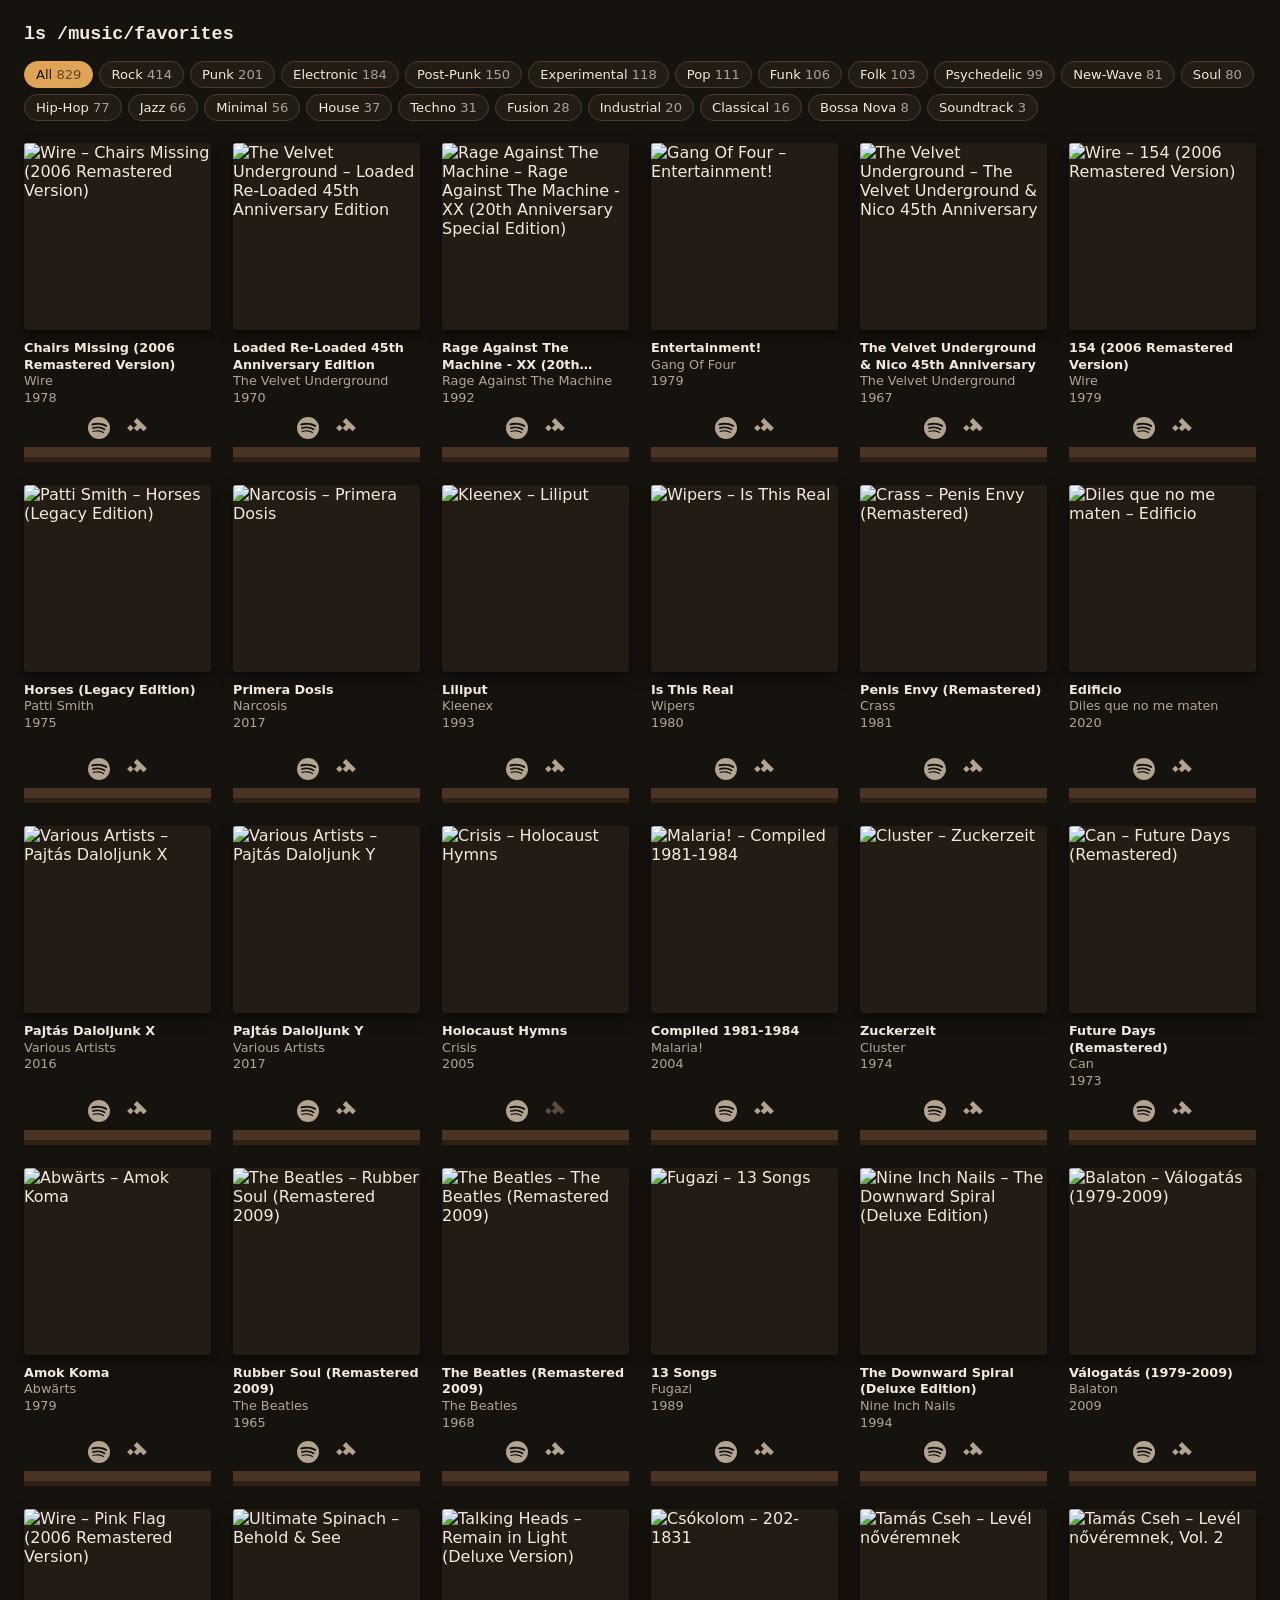
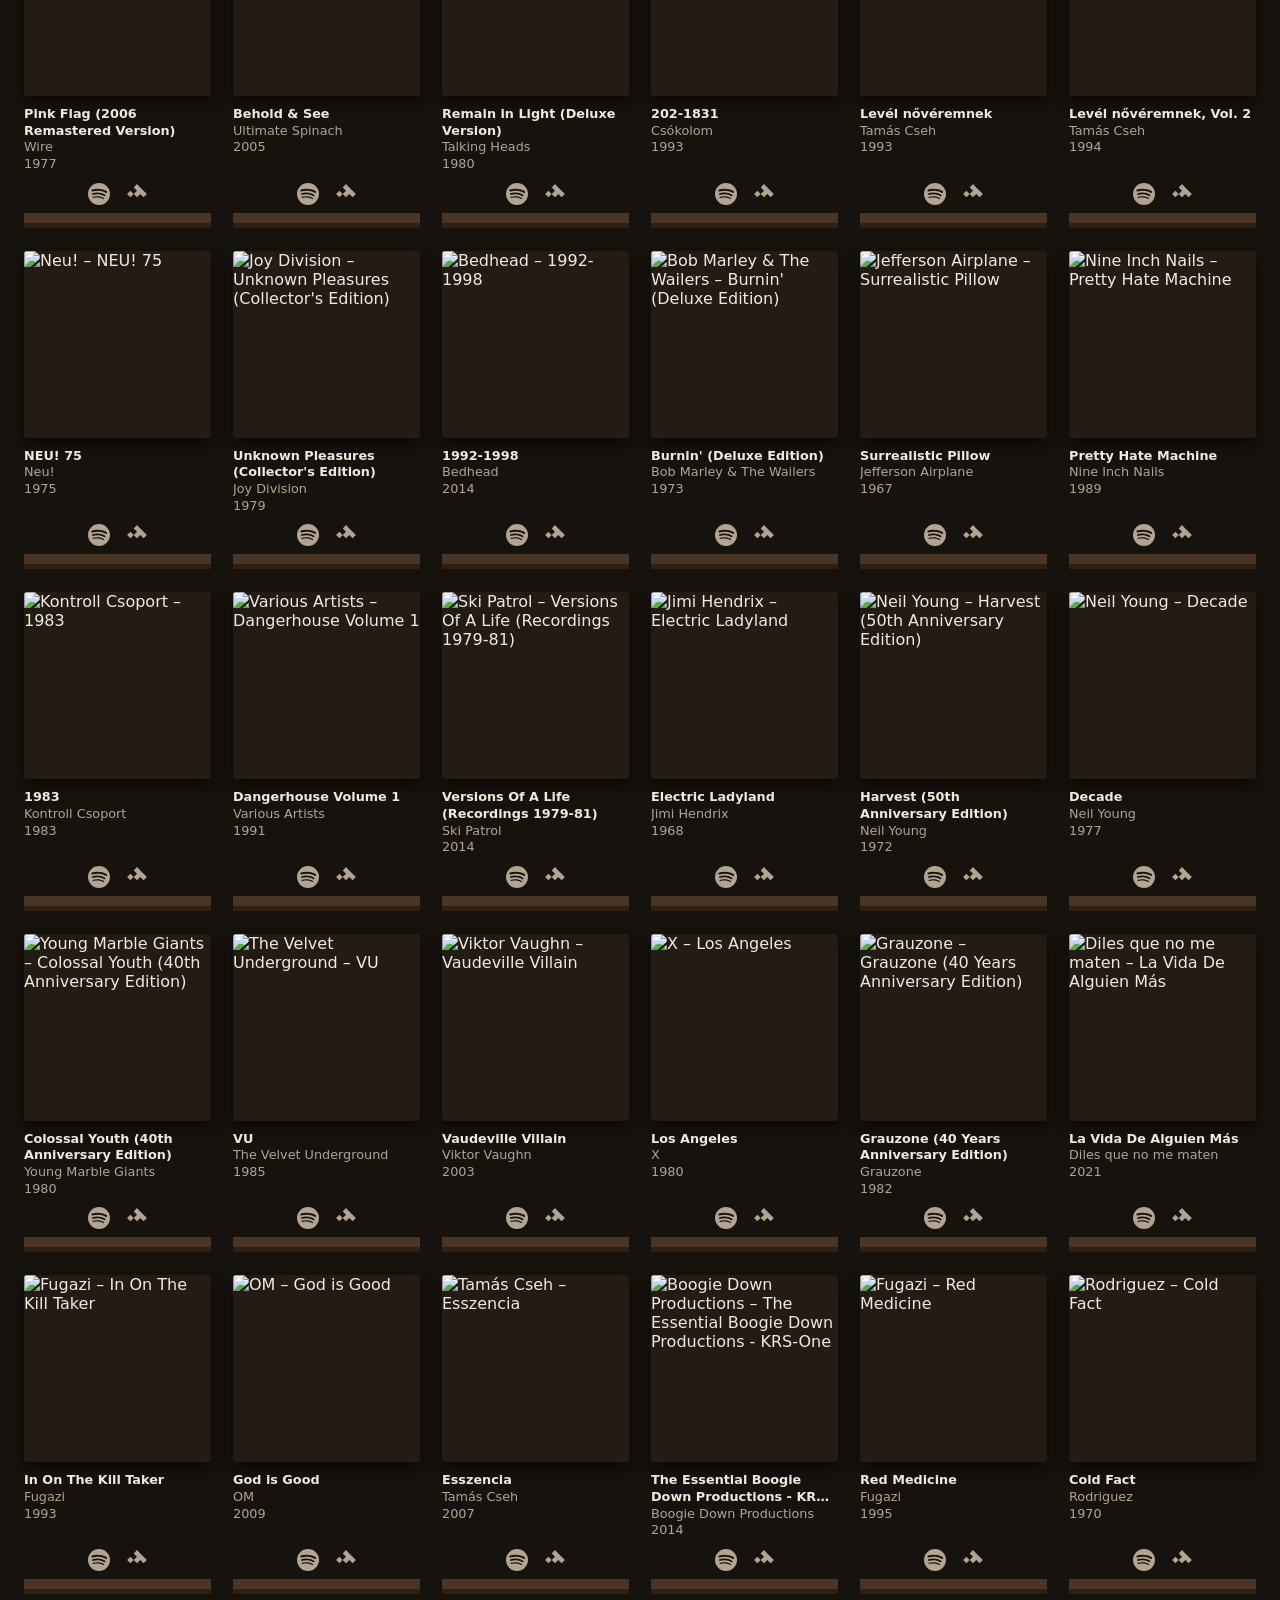
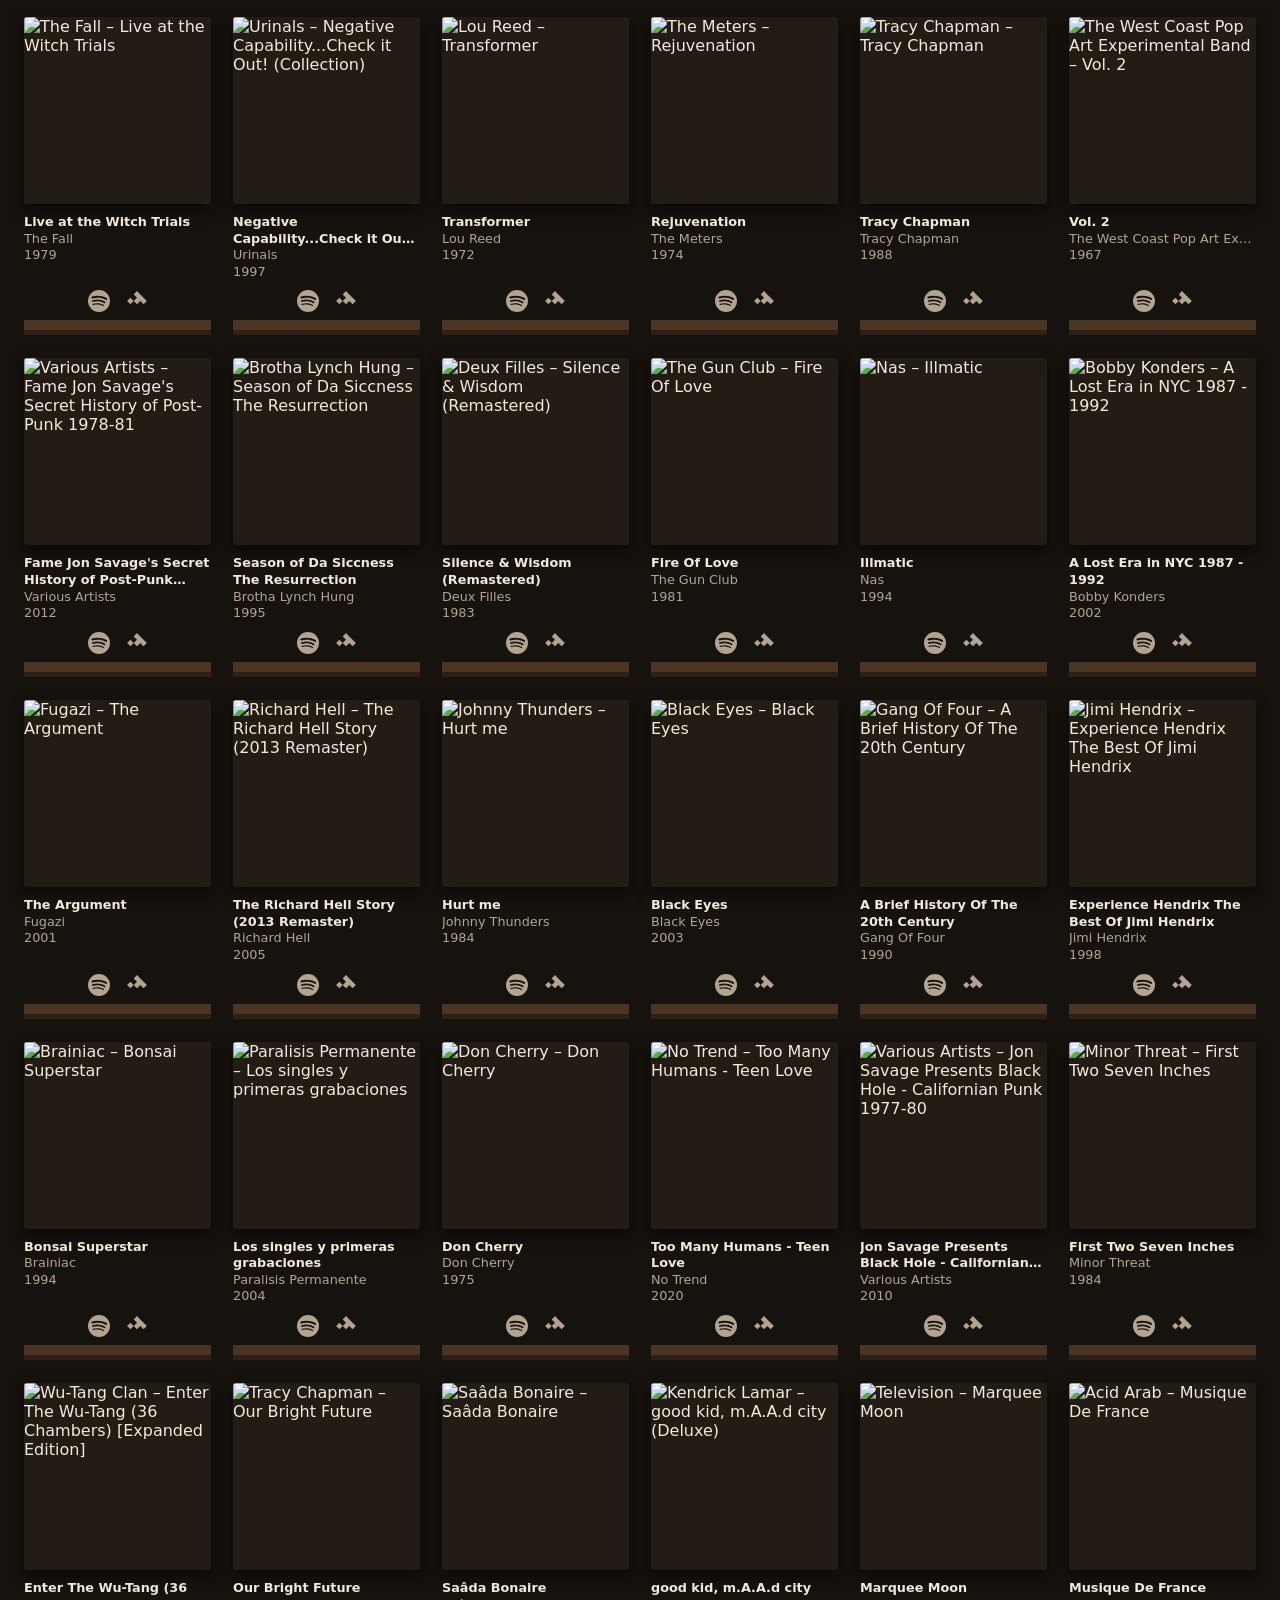
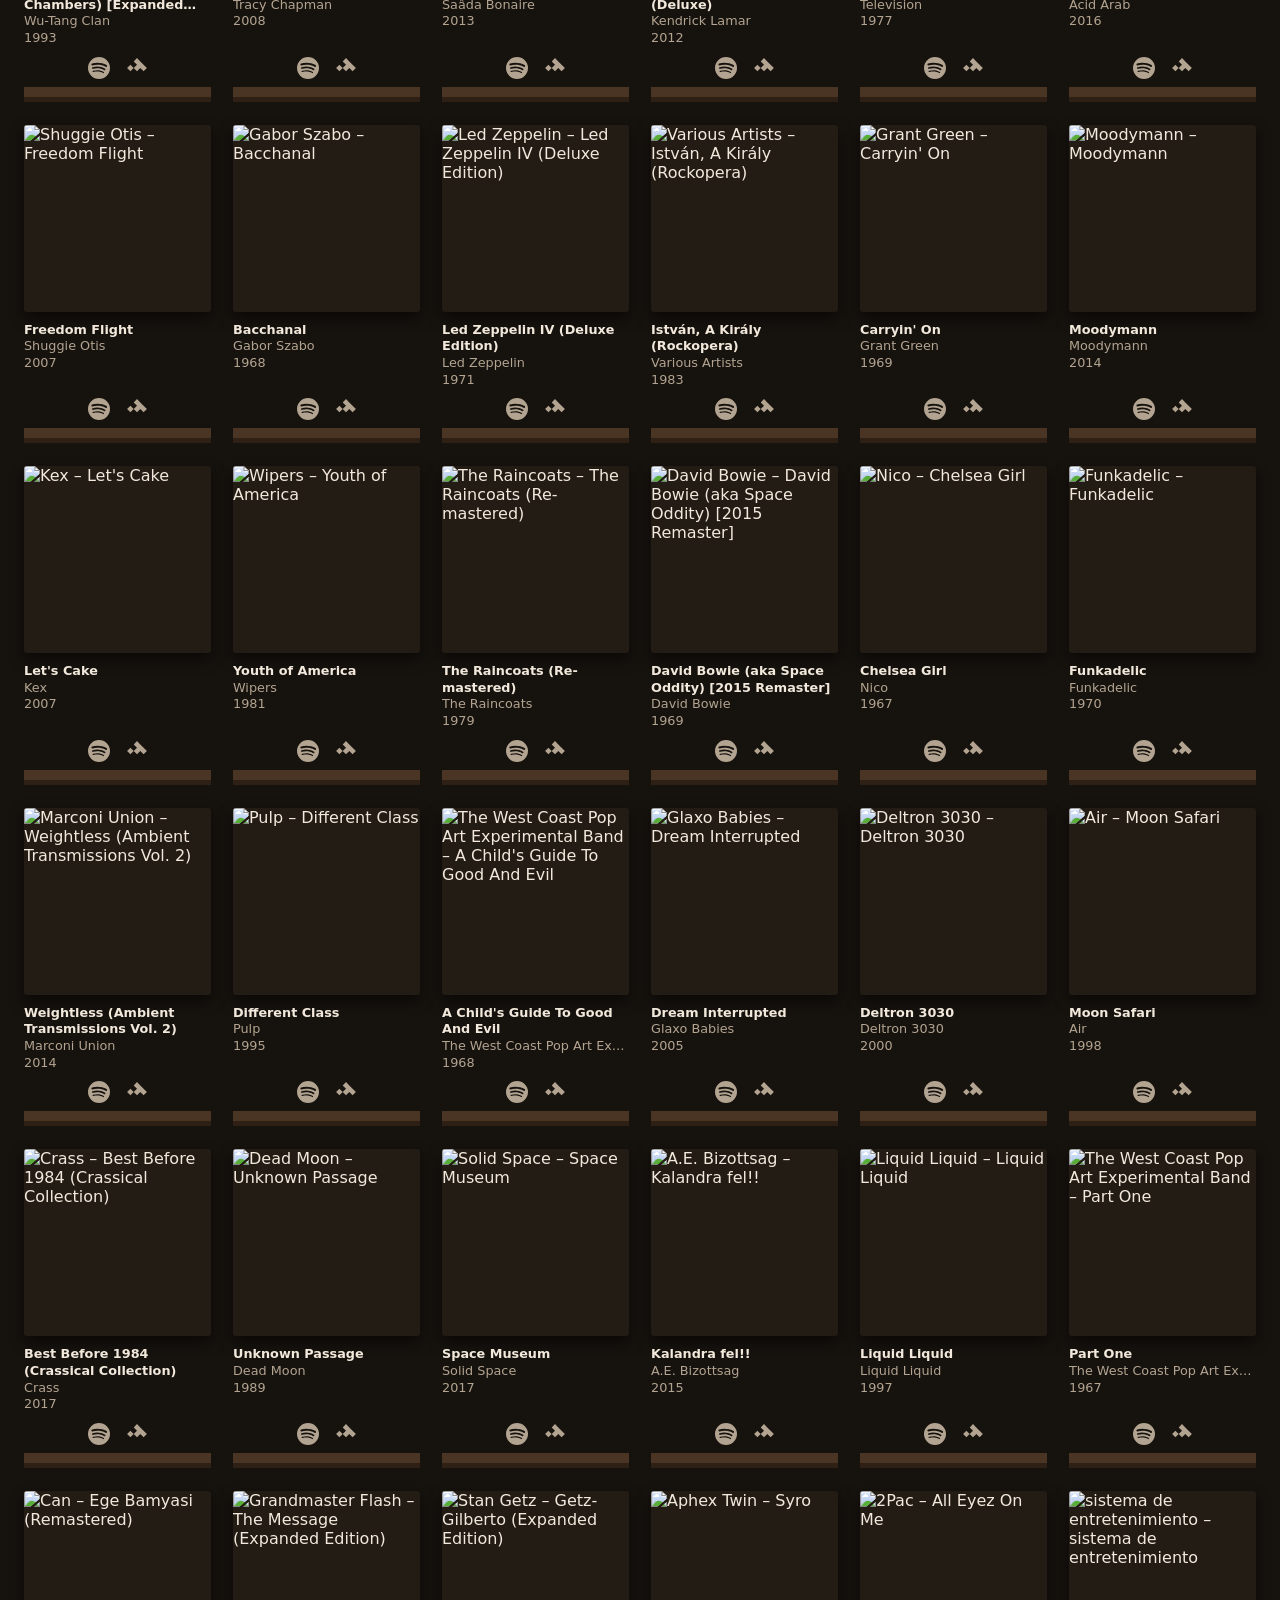
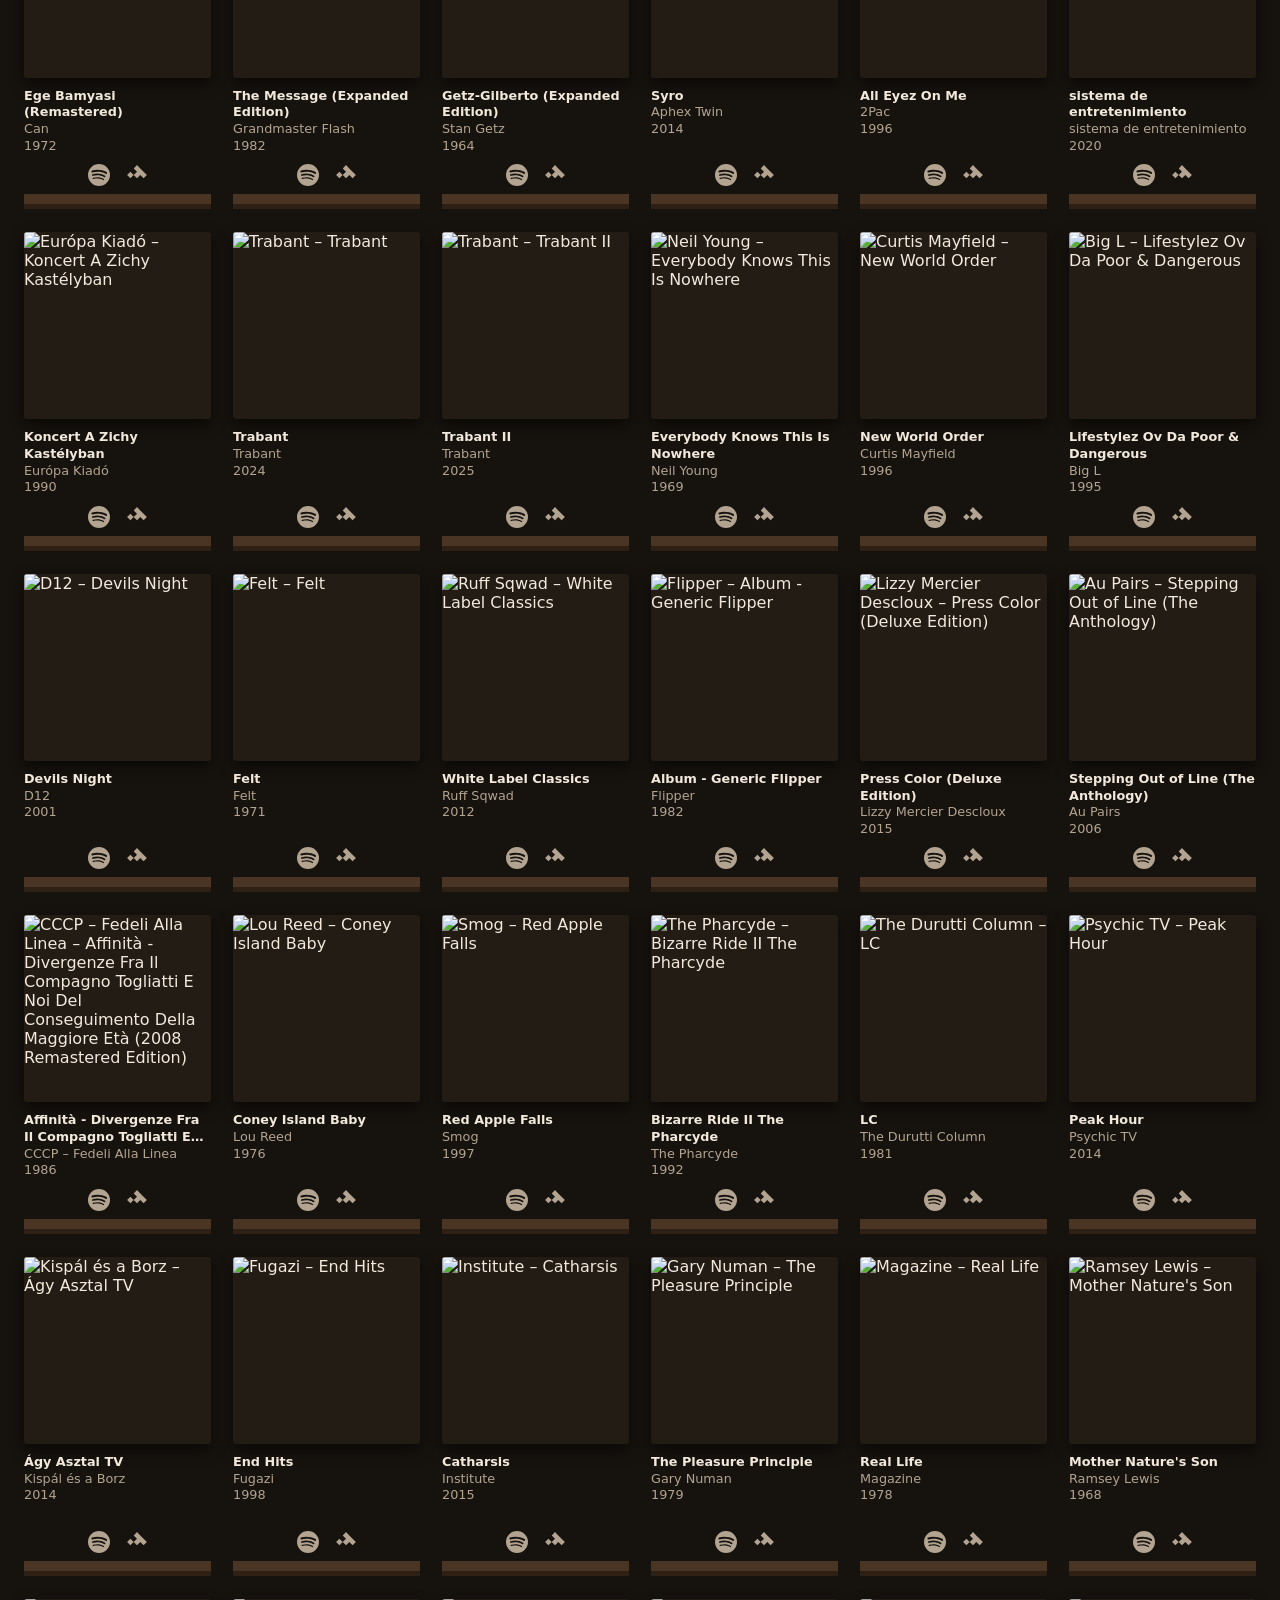
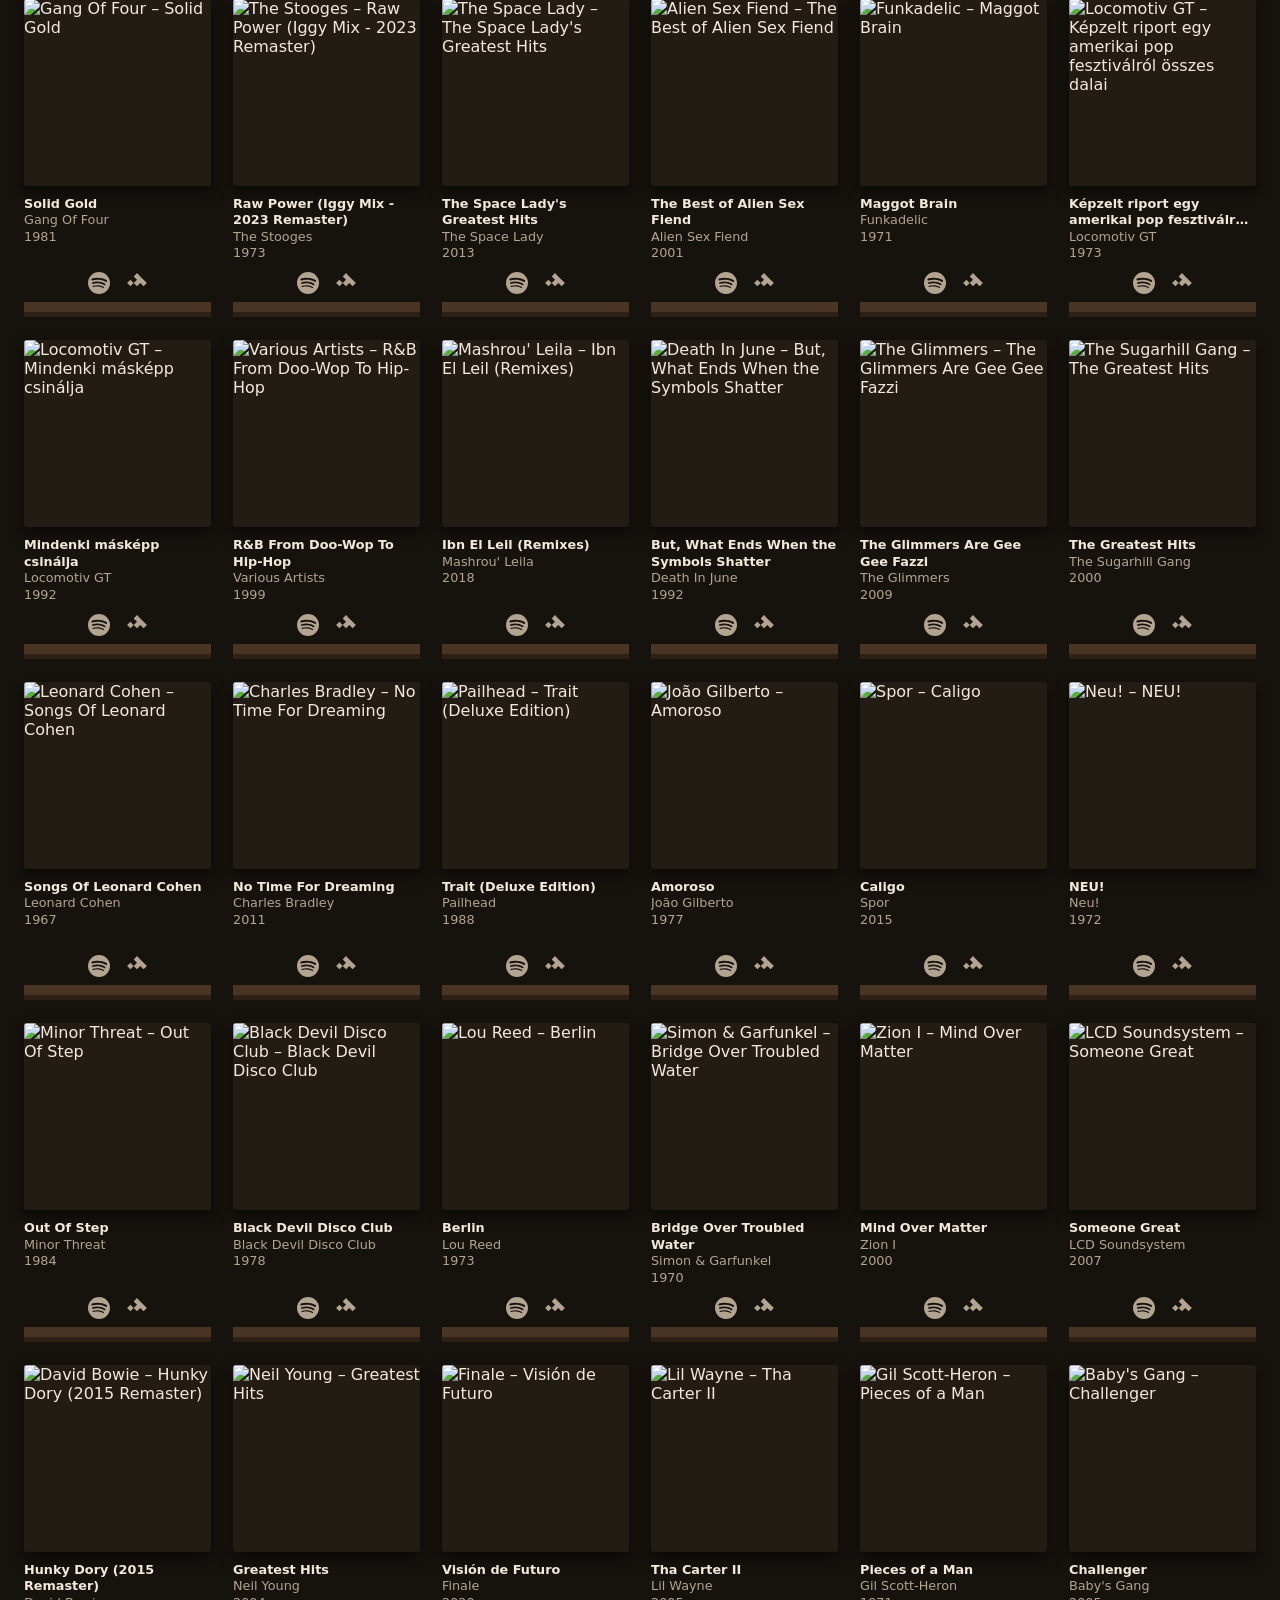
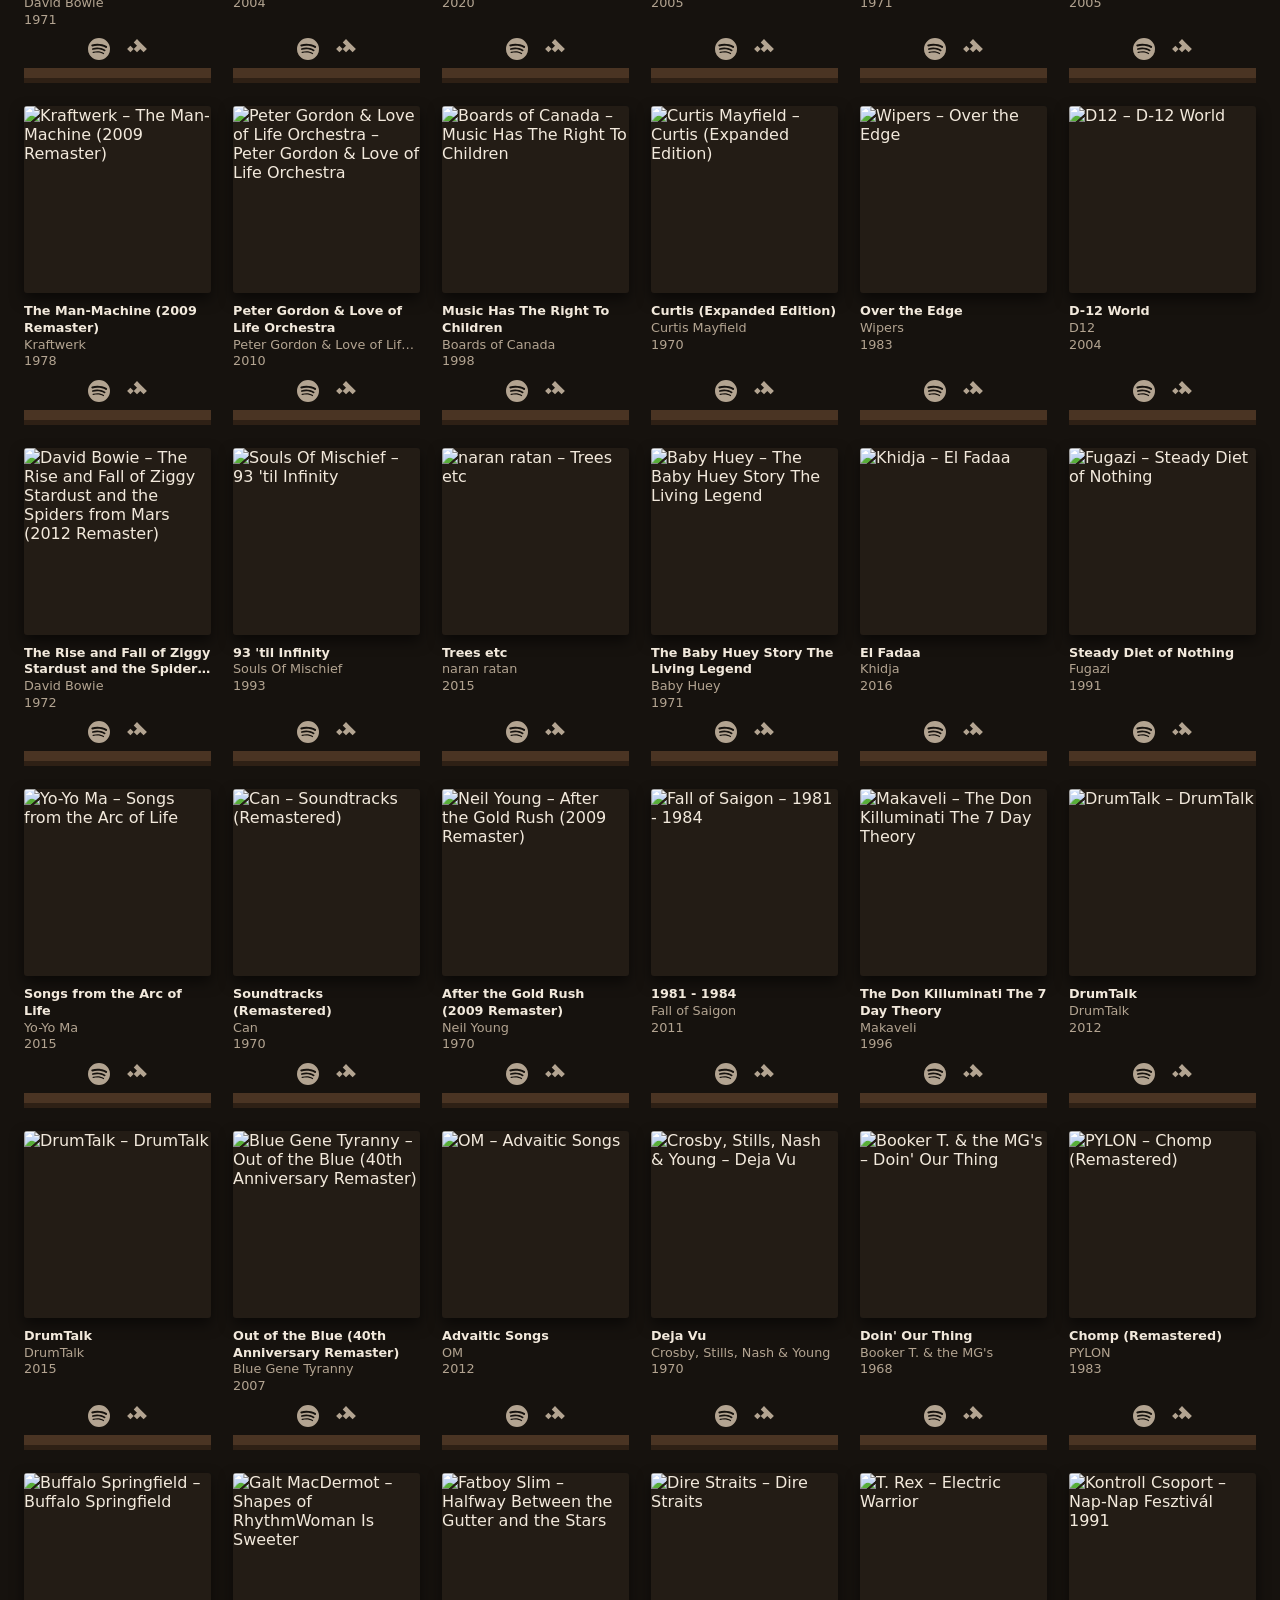
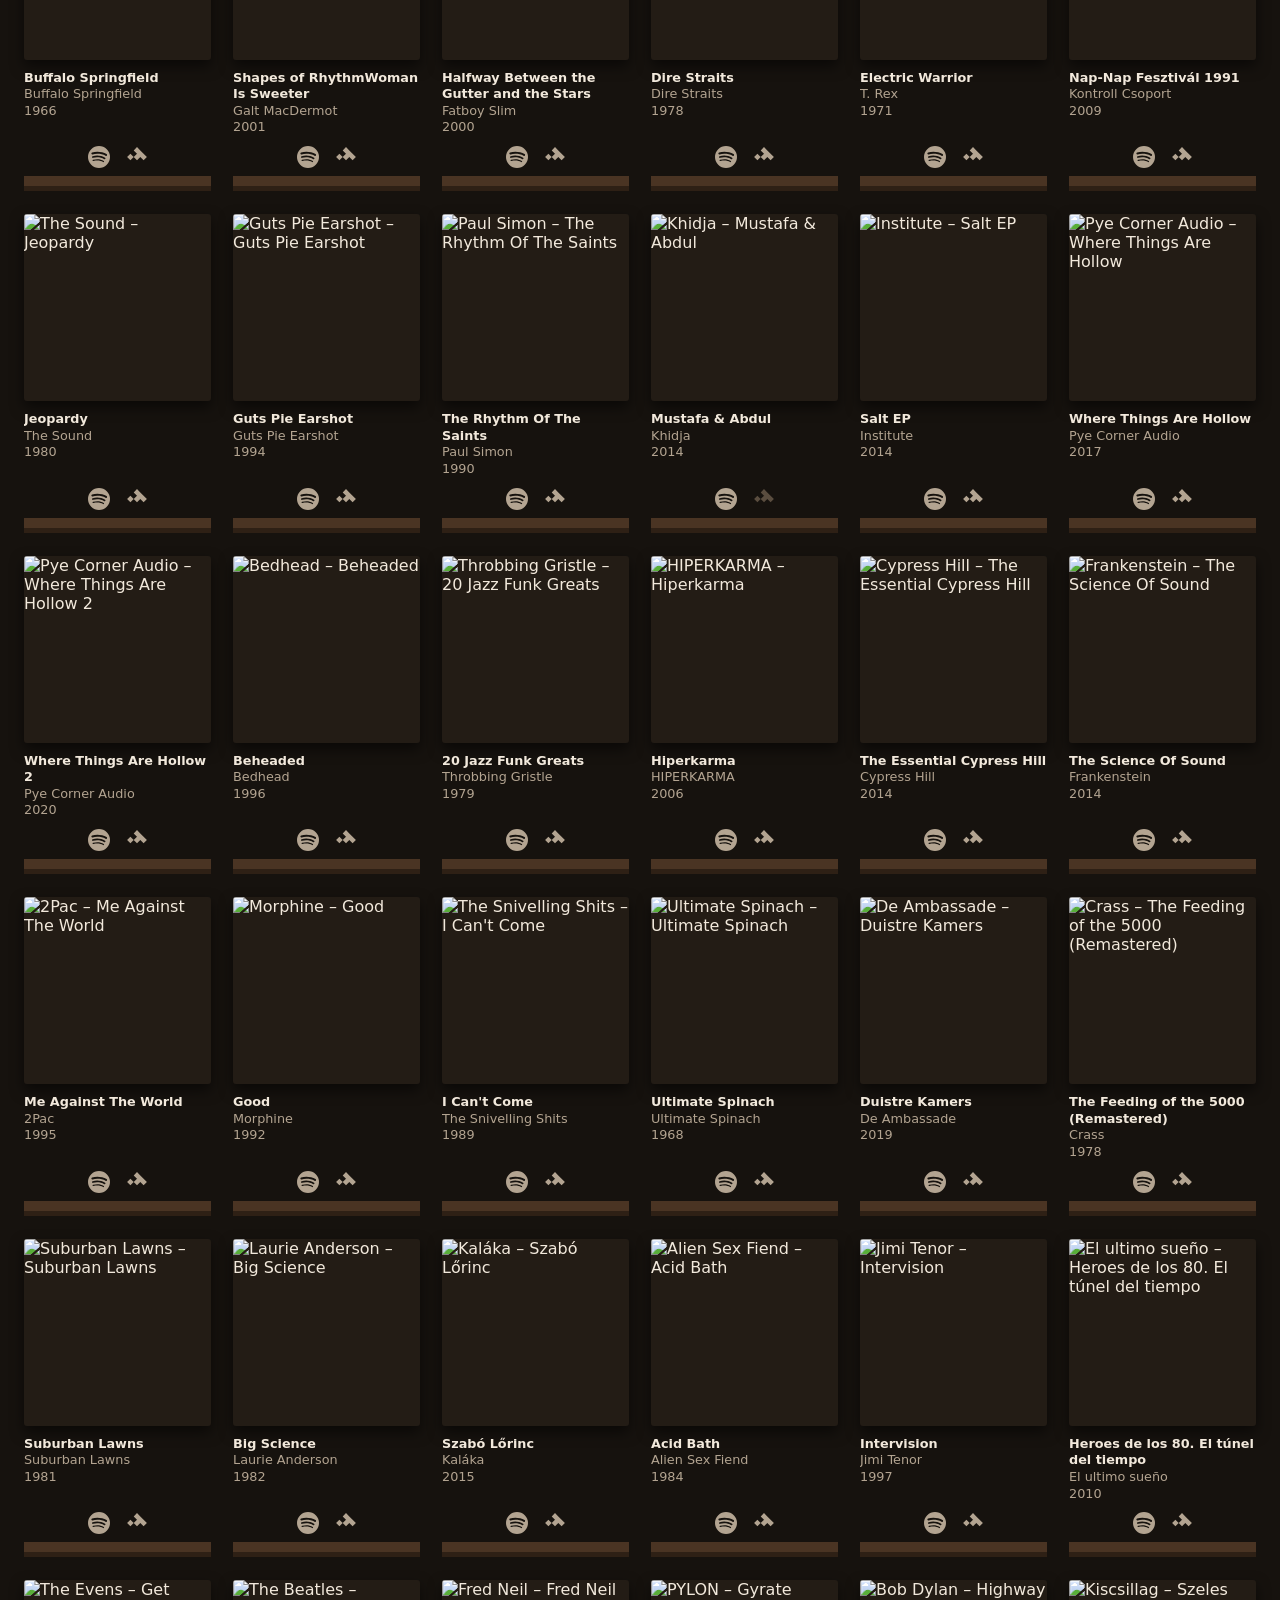
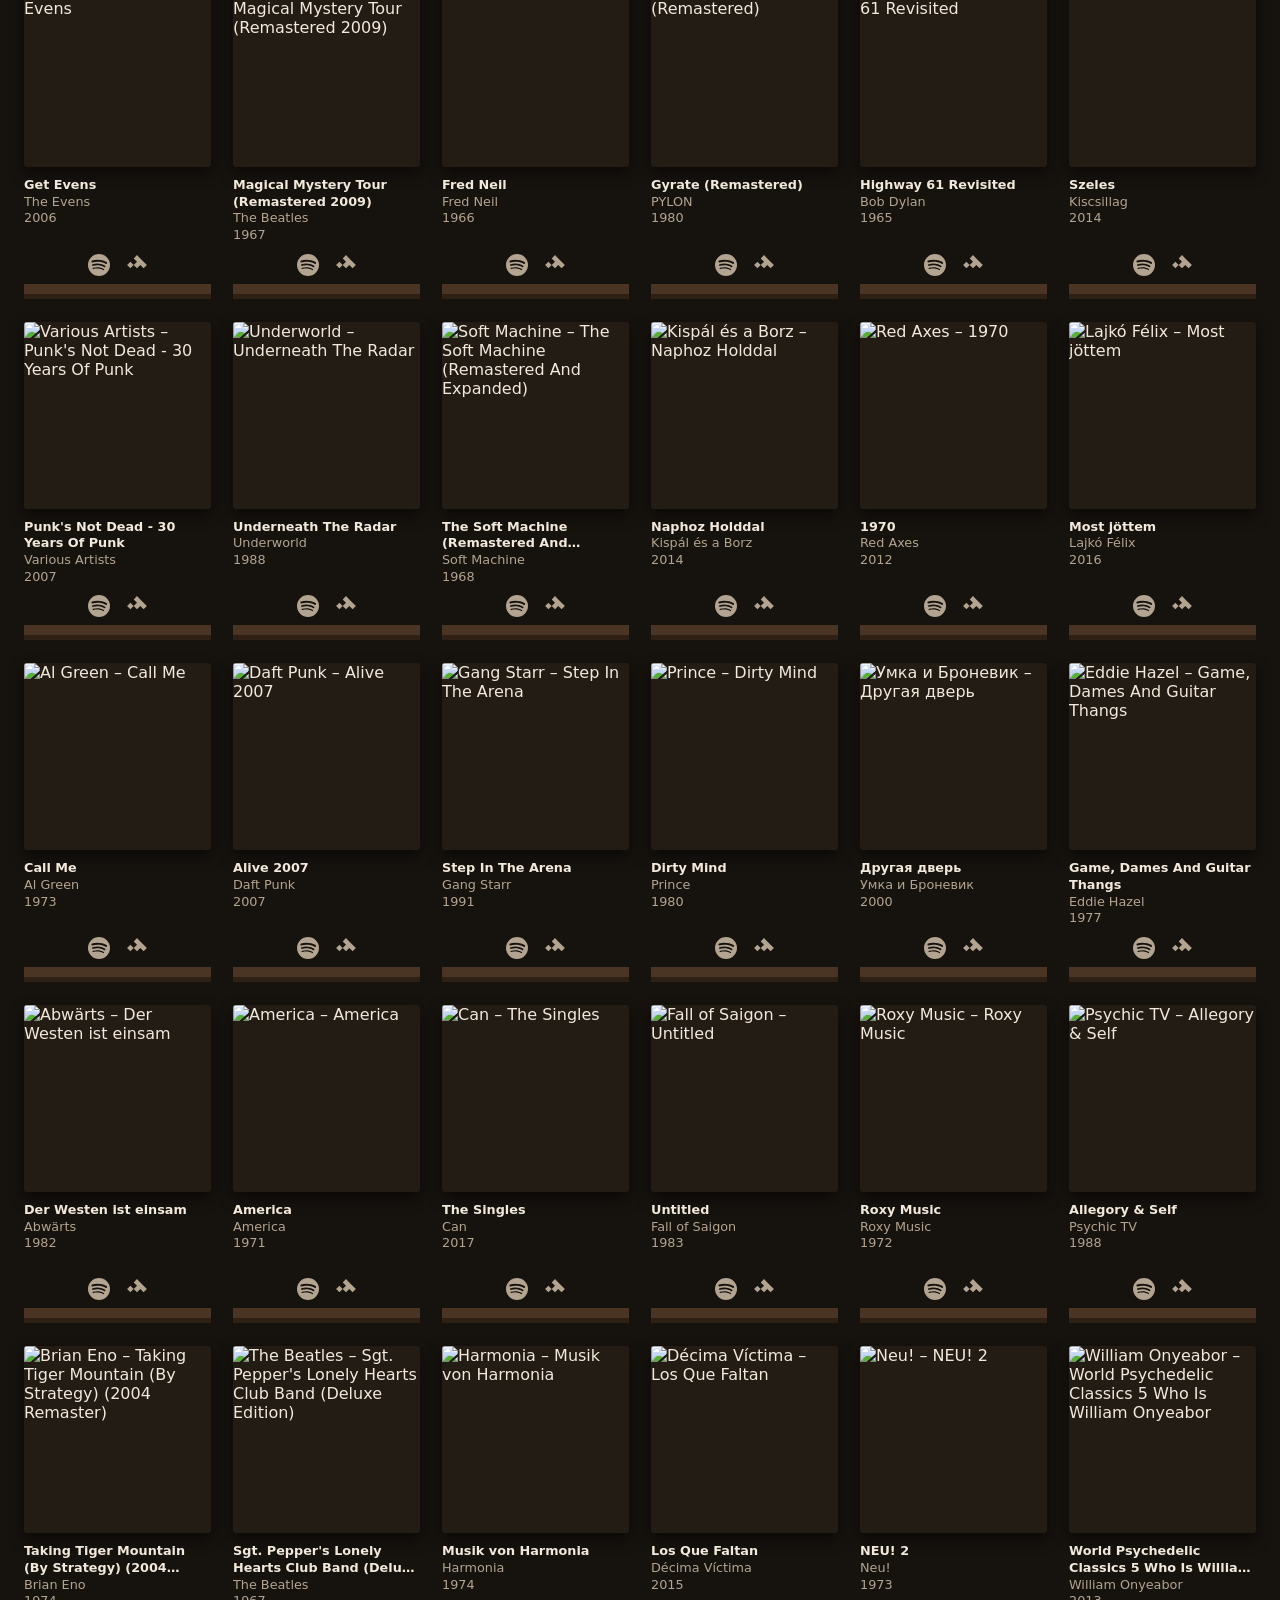
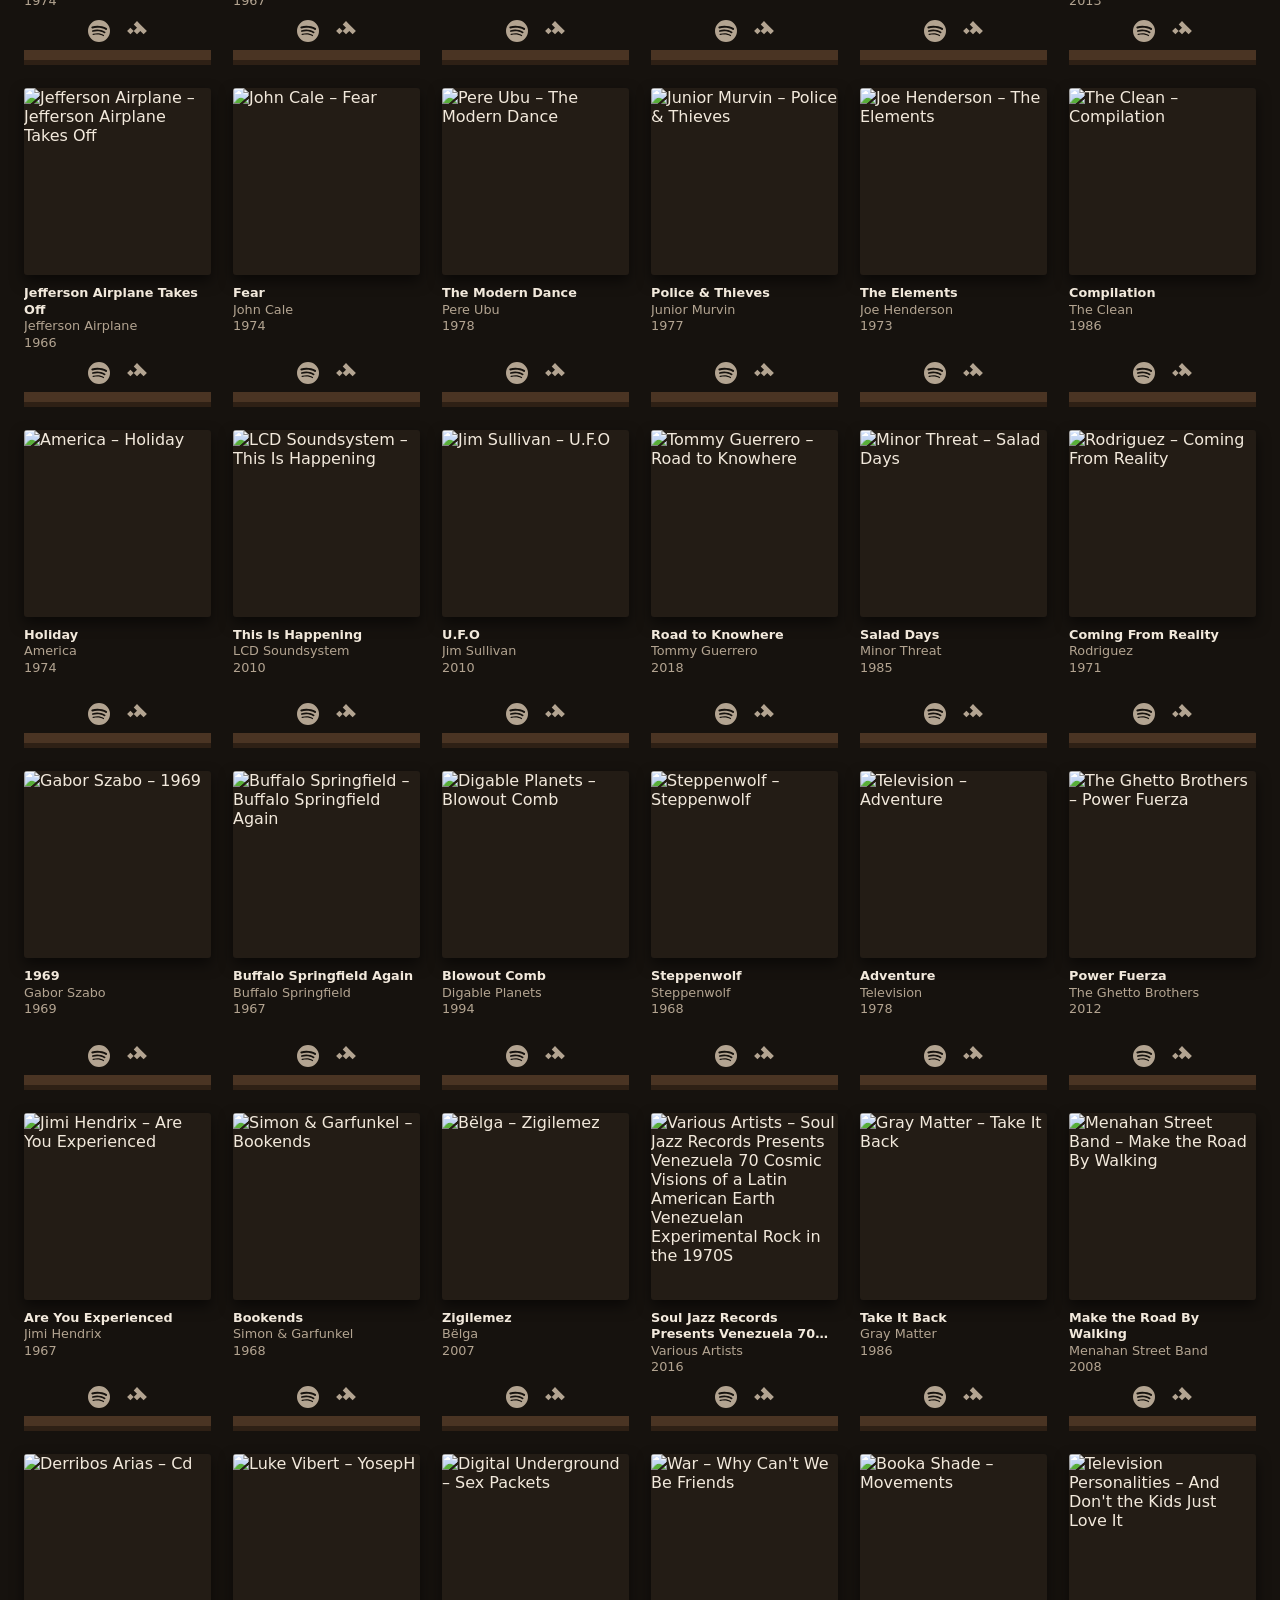
==== docs/index.html @ ea963519 "Initial commit" ====
<!doctype html>
<html lang="en">
<head>
  <meta charset="utf-8">
  <meta name="viewport" content="width=device-width, initial-scale=1">
  <title>slash music slash favorites</title>
  <link rel="stylesheet" href="style.css">
</head>
<body>
  <h1 class="page-title">ls /music/favorites</h1>
  <nav id="genres" class="collapsed" aria-label="Filter by genre"></nav>
  <button id="toggle-genres" type="button" aria-controls="genres" aria-expanded="false" hidden></button>
  <main id="shelf"></main>

  <svg width="0" height="0" class="sprites" aria-hidden="true">
    <symbol id="icon-spotify" viewBox="0 0 24 24">
      <path d="M12 0a12 12 0 1 0 0 24 12 12 0 0 0 0-24Zm5.5 17.3a.75.75 0 0 1-1 .25c-2.82-1.72-6.37-2.11-10.55-1.16a.75.75 0 1 1-.33-1.46c4.57-1.04 8.5-.6 11.63 1.32.35.21.46.67.25 1.05Zm1.47-3.27a.94.94 0 0 1-1.29.3c-3.23-1.98-8.15-2.56-11.97-1.4a.94.94 0 1 1-.54-1.79c4.36-1.33 9.78-.68 13.5 1.6.44.27.58.85.3 1.29Zm.12-3.4C15.22 8.33 8.82 8.12 5.13 9.24a1.12 1.12 0 1 1-.65-2.15c4.24-1.29 11.29-1.04 15.75 1.6a1.12 1.12 0 0 1-1.14 1.94Z"/>
    </symbol>
    <symbol id="icon-tidal" viewBox="0 0 24 24">
      <path d="M12 8.4 8.4 12l3.6 3.6 3.6-3.6L12 8.4Zm0 0 3.6-3.6L12 1.2 8.4 4.8 12 8.4ZM8.4 12 4.8 8.4 1.2 12l3.6 3.6L8.4 12Zm7.2-7.2L12 8.4l3.6 3.6 3.6-3.6-3.6-3.6Zm3.6 3.6L15.6 12l3.6 3.6 3.6-3.6-3.6-3.6Z"/>
    </symbol>
  </svg>

  <script src="app.js"></script>
</body>
</html>
---- docs/style.css ----
:root {
  --background: #16120e;
  --panel: #231c15;
  --shelf: #4a3423;
  --shelf-edge: #2e2015;
  --text: #f2e9dc;
  --muted: #b3a491;
  --accent: #e0a458;
  --accent-text: #1c1408;
}

* { box-sizing: border-box; }

body {
  margin: 0;
  background: var(--background);
  color: var(--text);
  font-family: system-ui, -apple-system, "Segoe UI", Roboto, sans-serif;
}

.page-title {
  margin: 0;
  padding: 24px 24px 0;
  font-family: Consolas, "Liberation Mono", Menlo, Courier, monospace;
  font-size: 1.15rem;
  font-weight: 600;
  color: var(--text);
  overflow-wrap: anywhere;
}

#genres {
  position: relative;
  display: flex;
  flex-wrap: wrap;
  gap: 6px;
  padding: 16px 24px 2px;
  margin-bottom: 20px;
}

#genres:has(+ #toggle-genres:not([hidden])) {
  margin-bottom: 0;
}

#genres.collapsed {
  max-height: 122px;
  overflow: hidden;
}

#toggle-genres {
  display: block;
  margin: 6px 24px 20px;
  padding: 4px 0;
  border: 0;
  background: none;
  color: var(--accent);
  font: inherit;
  font-size: 0.82rem;
  cursor: pointer;
}

#toggle-genres[hidden] { display: none; }

#toggle-genres:hover { text-decoration: underline; }

#genres button {
  padding: 5px 11px;
  border: 1px solid #4b3e30;
  border-radius: 999px;
  background: var(--panel);
  color: var(--text);
  font: inherit;
  font-size: 0.82rem;
  cursor: pointer;
}

#genres button:hover { border-color: var(--accent); }

#genres button[aria-pressed="true"] {
  border-color: var(--accent);
  background: var(--accent);
  color: var(--accent-text);
}

#genres button span { opacity: 0.65; }

#shelf {
  display: grid;
  grid-template-columns: repeat(auto-fill, minmax(170px, 1fr));
  gap: 28px 22px;
  padding: 0 24px 48px;
}

.album {
  min-width: 0;
  padding-bottom: 8px;
  border-bottom: 10px solid var(--shelf);
  box-shadow: 0 5px 0 var(--shelf-edge);
}

.sleeve {
  aspect-ratio: 1;
  margin: 0;
  overflow: hidden;
  border-radius: 3px;
  background: var(--panel);
  box-shadow: 0 6px 14px rgb(0 0 0 / 55%);
}

.sleeve img {
  display: block;
  width: 100%;
  height: 100%;
  object-fit: cover;
}

/* Four lines: two for the title, one each for the artists and the year */
.info {
  height: 5.2em;
  margin-top: 10px;
  overflow: hidden;
  font-size: 0.8rem;
  line-height: 1.3;
}

.info strong {
  display: -webkit-box;
  overflow: hidden;
  overflow-wrap: anywhere;
  -webkit-box-orient: vertical;
  -webkit-line-clamp: 2;
  line-clamp: 2;
}

.info span {
  display: block;
  overflow: hidden;
  color: var(--muted);
  text-overflow: ellipsis;
  white-space: nowrap;
}

.links {
  display: flex;
  justify-content: center;
  gap: 16px;
  margin-top: 10px;
}

.links a { display: flex; color: var(--muted); }

.links svg {
  width: 22px;
  height: 22px;
  fill: currentColor;
}

.links a.spotify:hover,
.links a.spotify:focus-visible { color: #1ed760; }

.links a.tidal:hover,
.links a.tidal:focus-visible { color: #fff; }

.links .missing { display: flex; color: #5a4d3f; }

.notice {
  grid-column: 1 / -1;
  color: var(--muted);
}

.sprites { position: absolute; }

@media (max-width: 600px) {
  .page-title {
    padding: 16px 16px 0;
    font-size: 1rem;
  }

  #genres { padding-inline: 16px; }

  #toggle-genres { margin-inline: 16px; }

  #shelf {
    grid-template-columns: repeat(2, minmax(0, 1fr));
    gap: 22px 14px;
    padding-inline: 16px;
  }
}
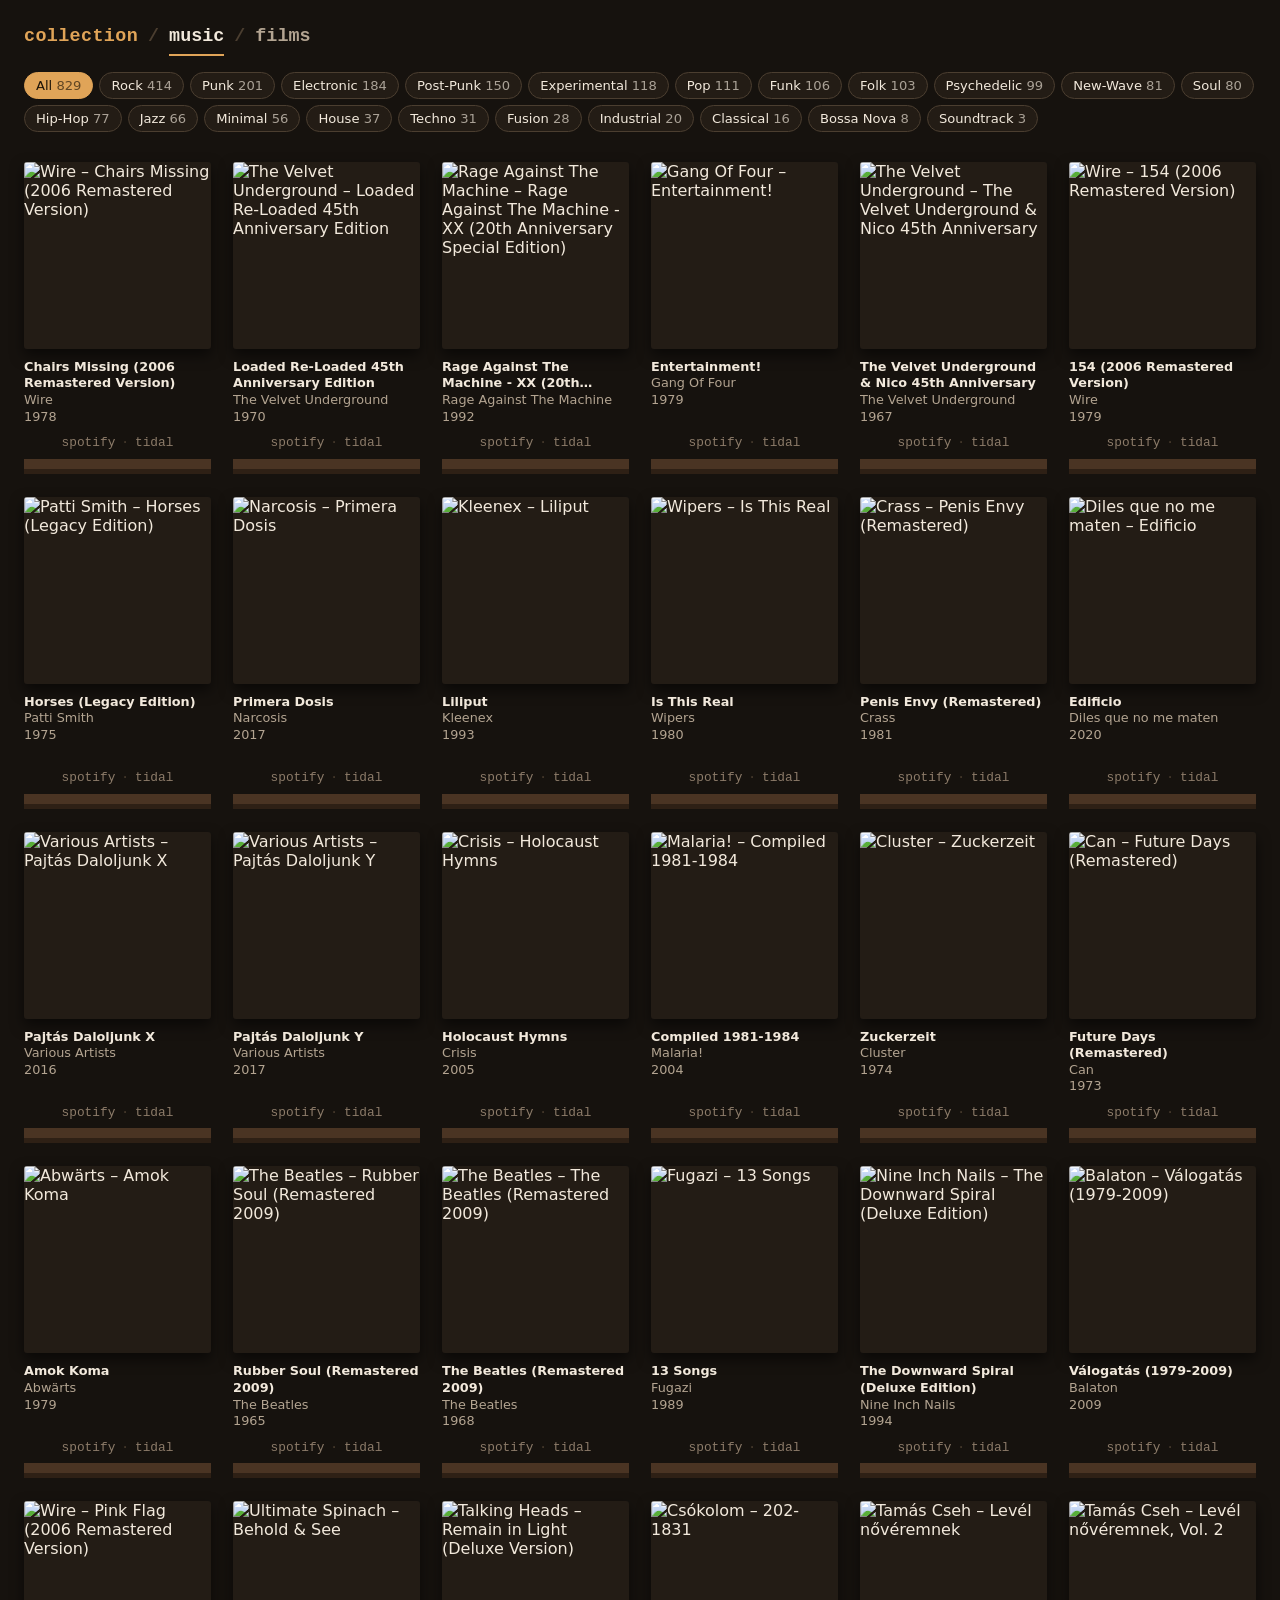
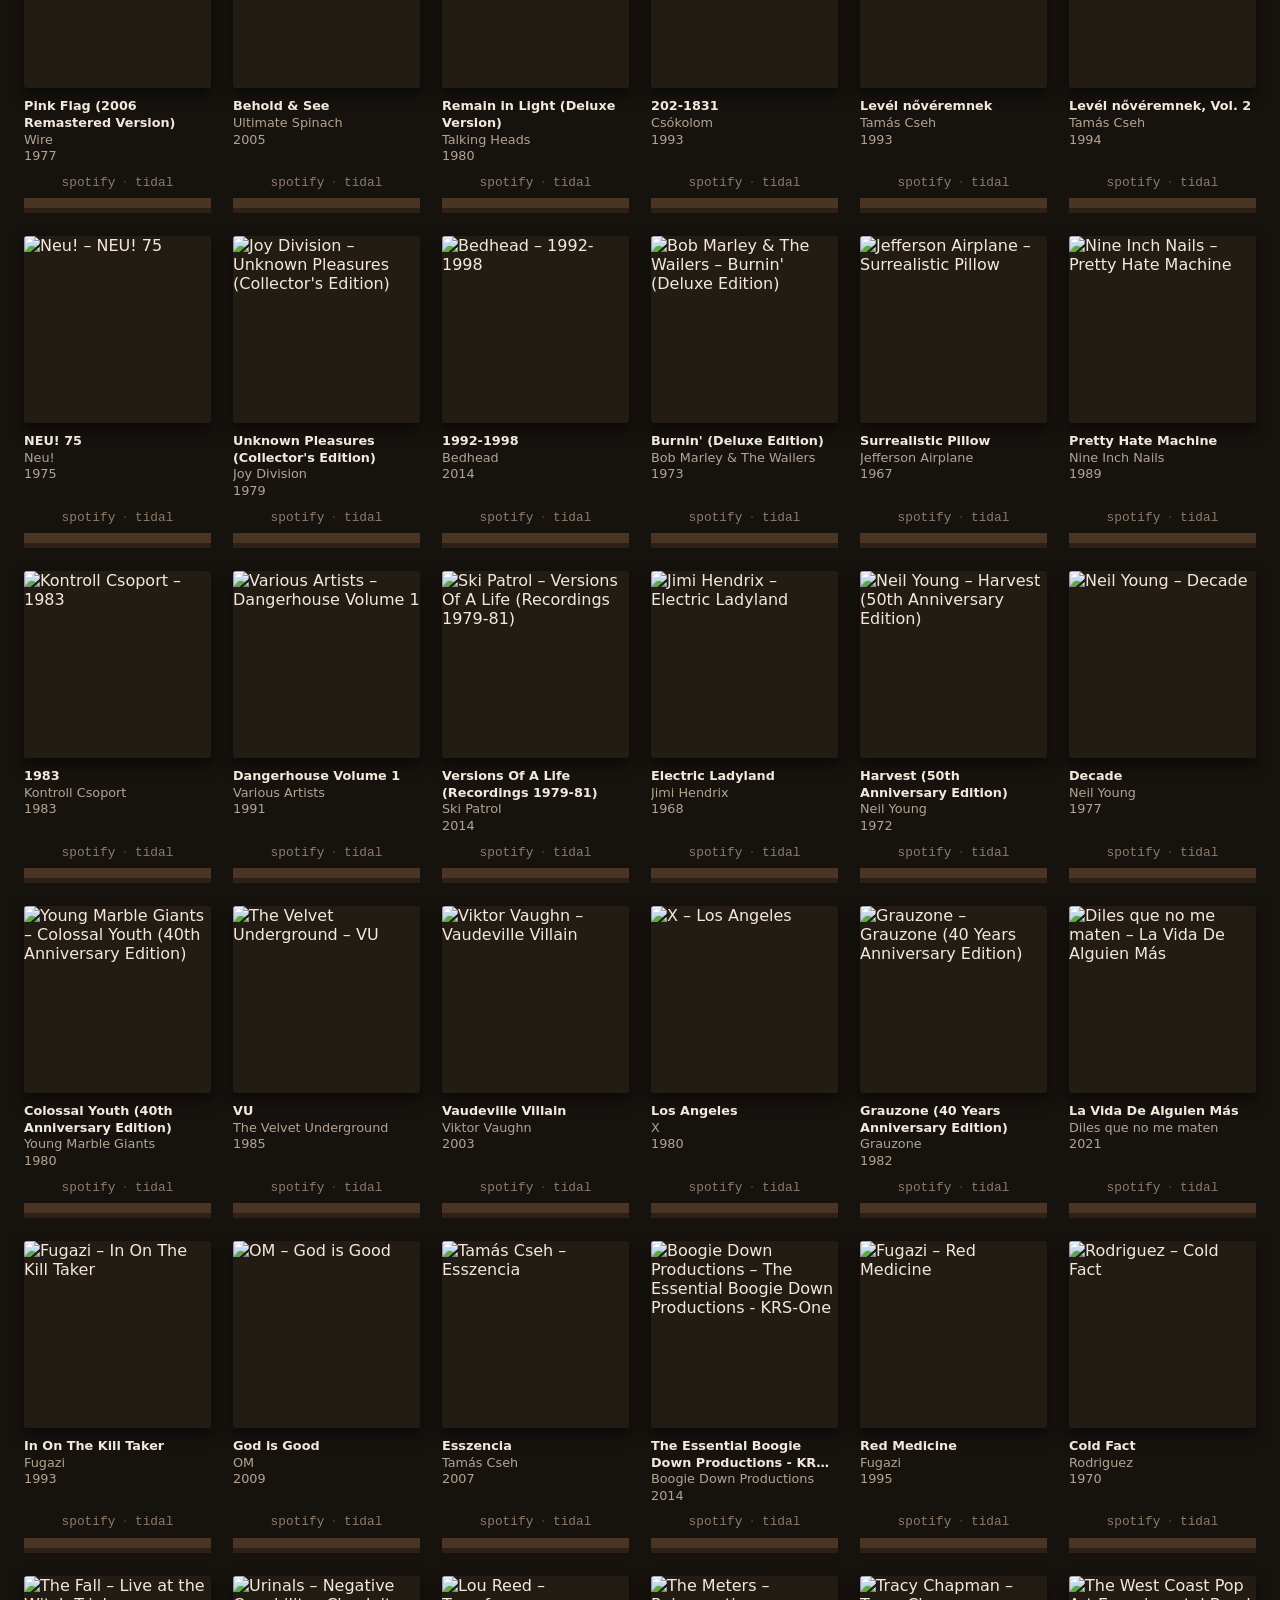
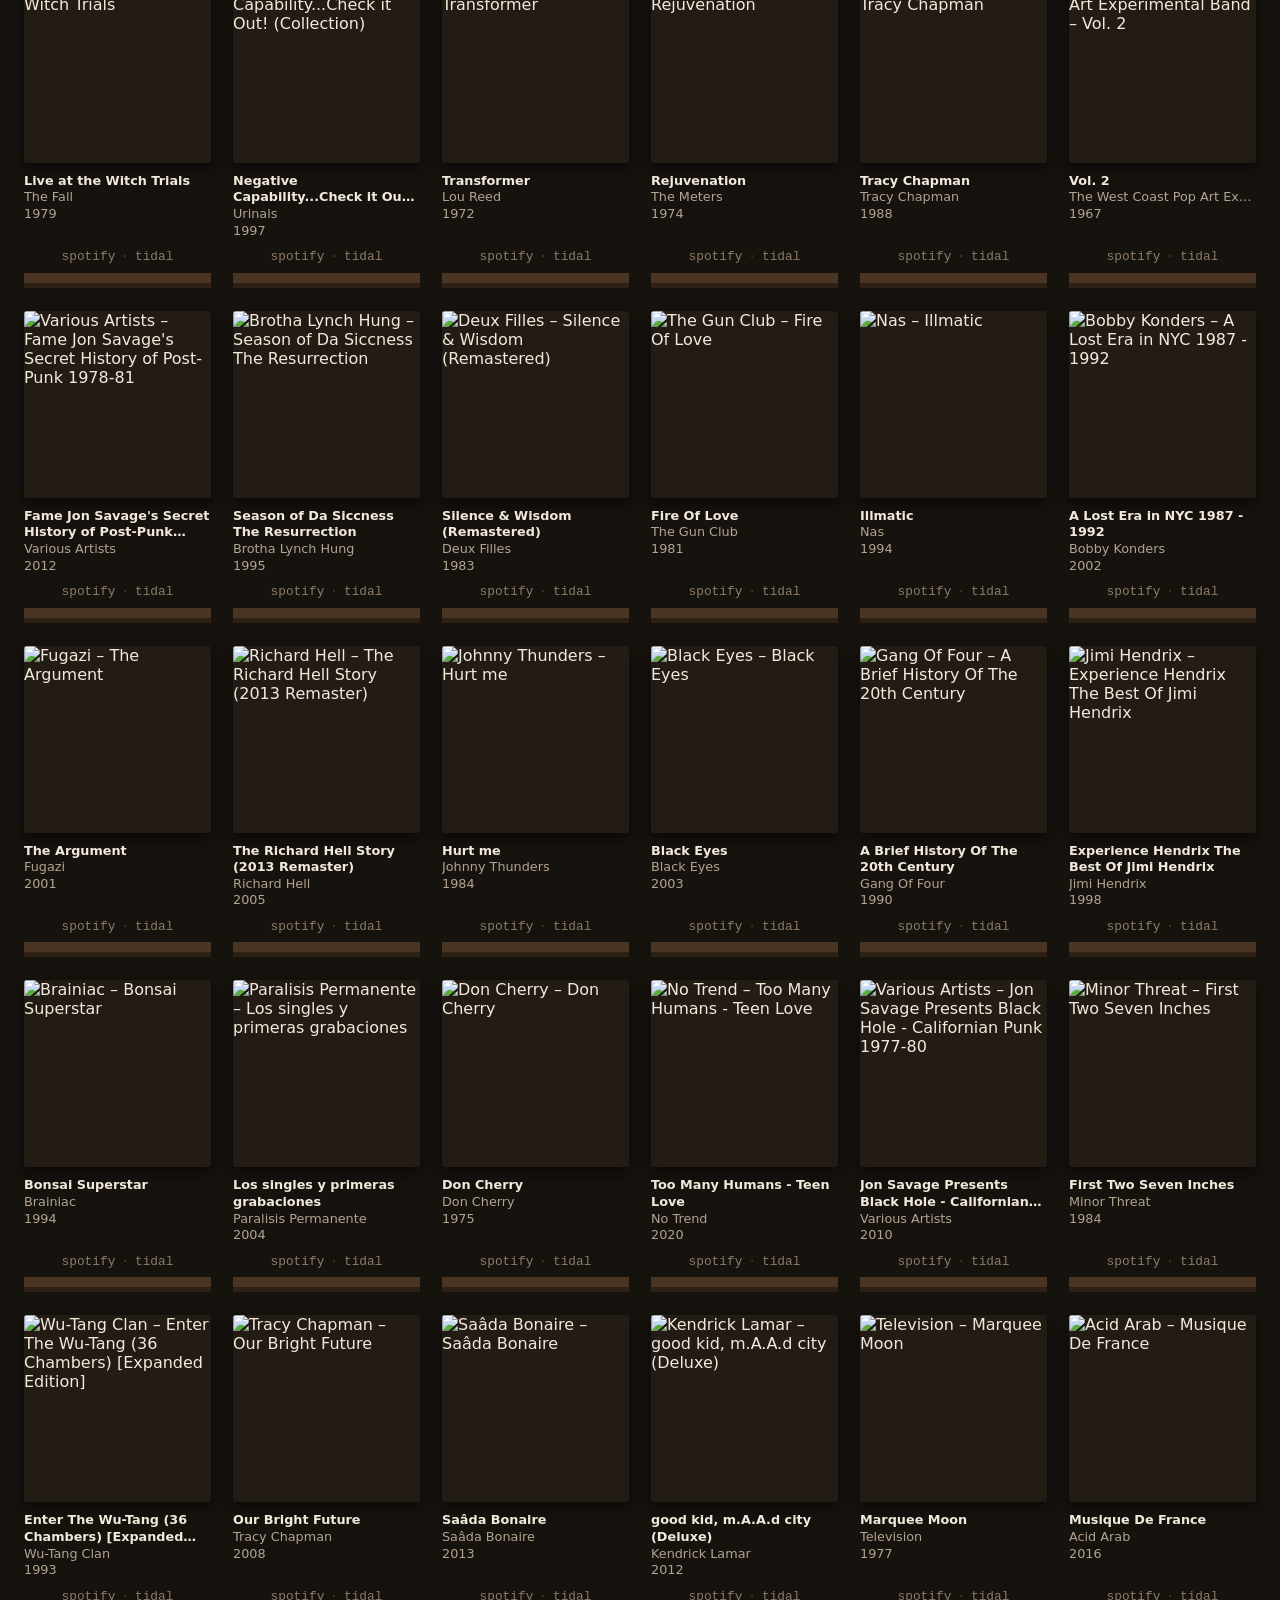
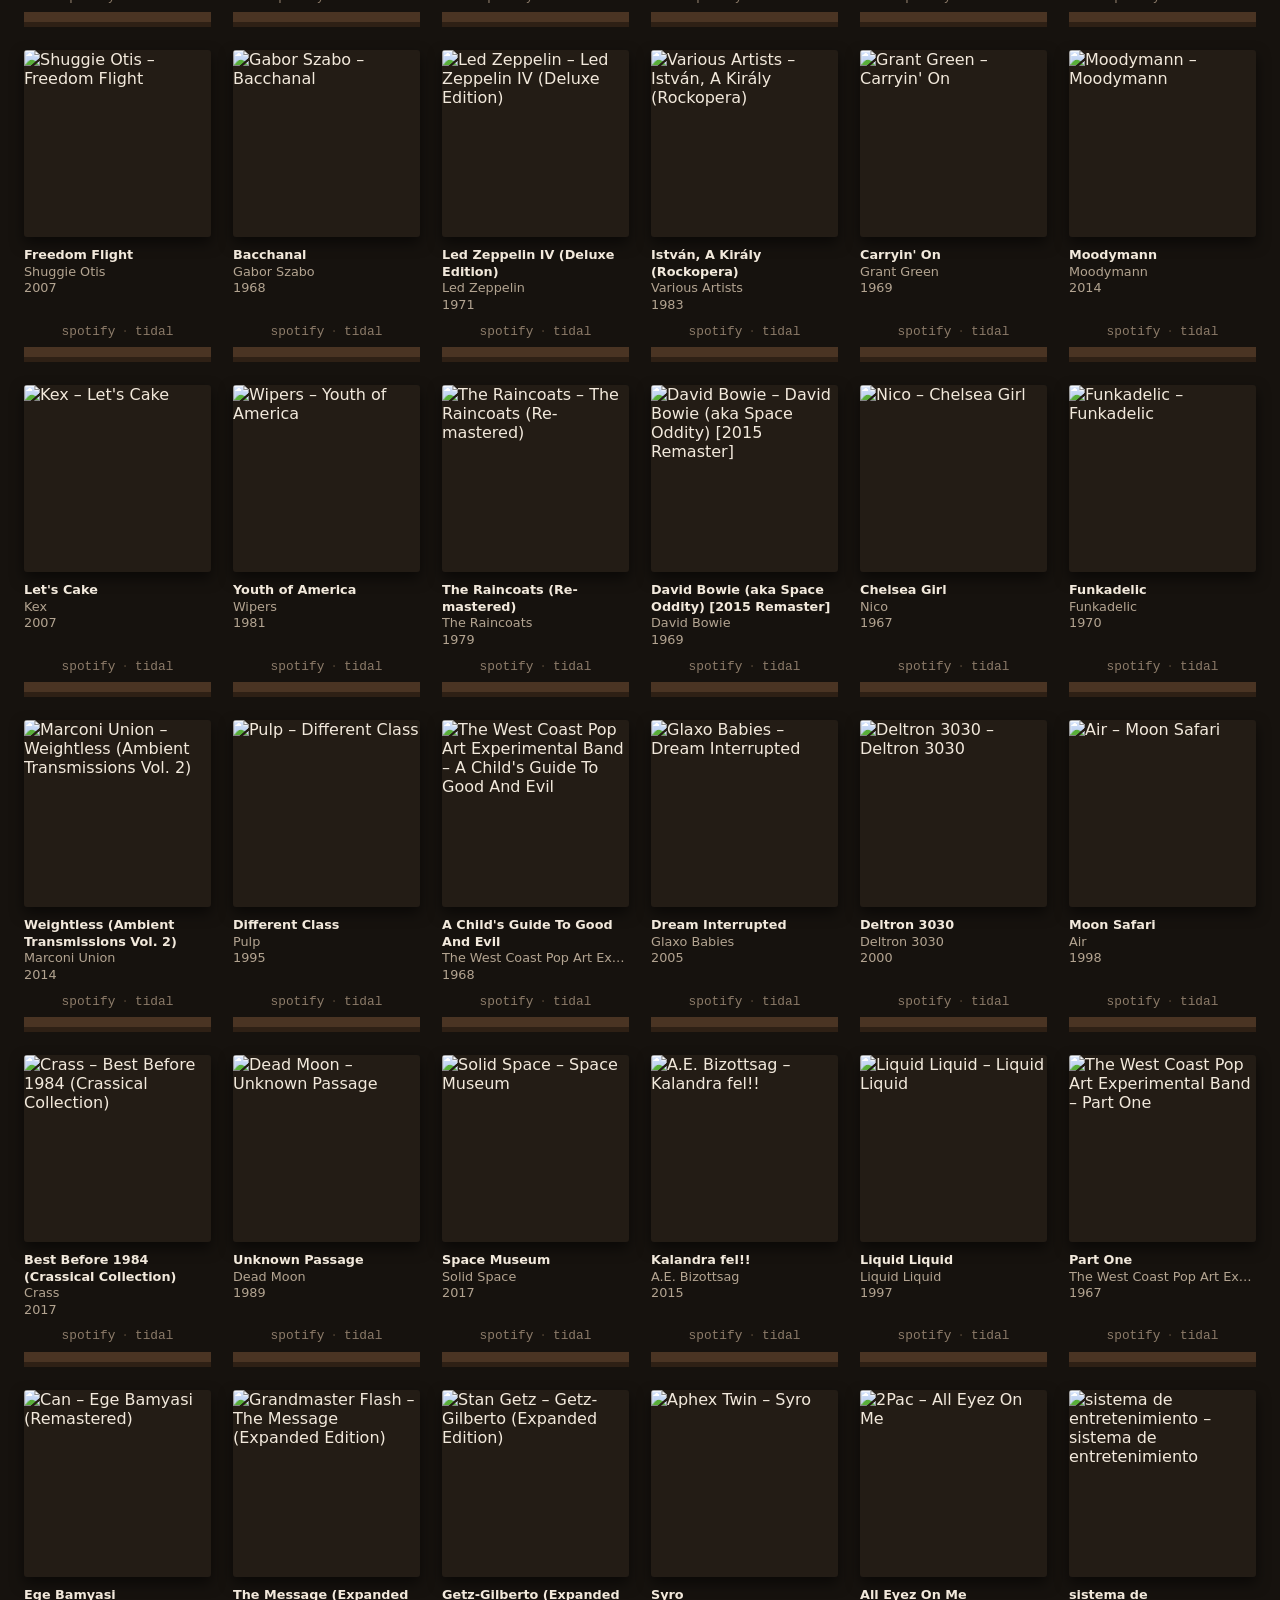
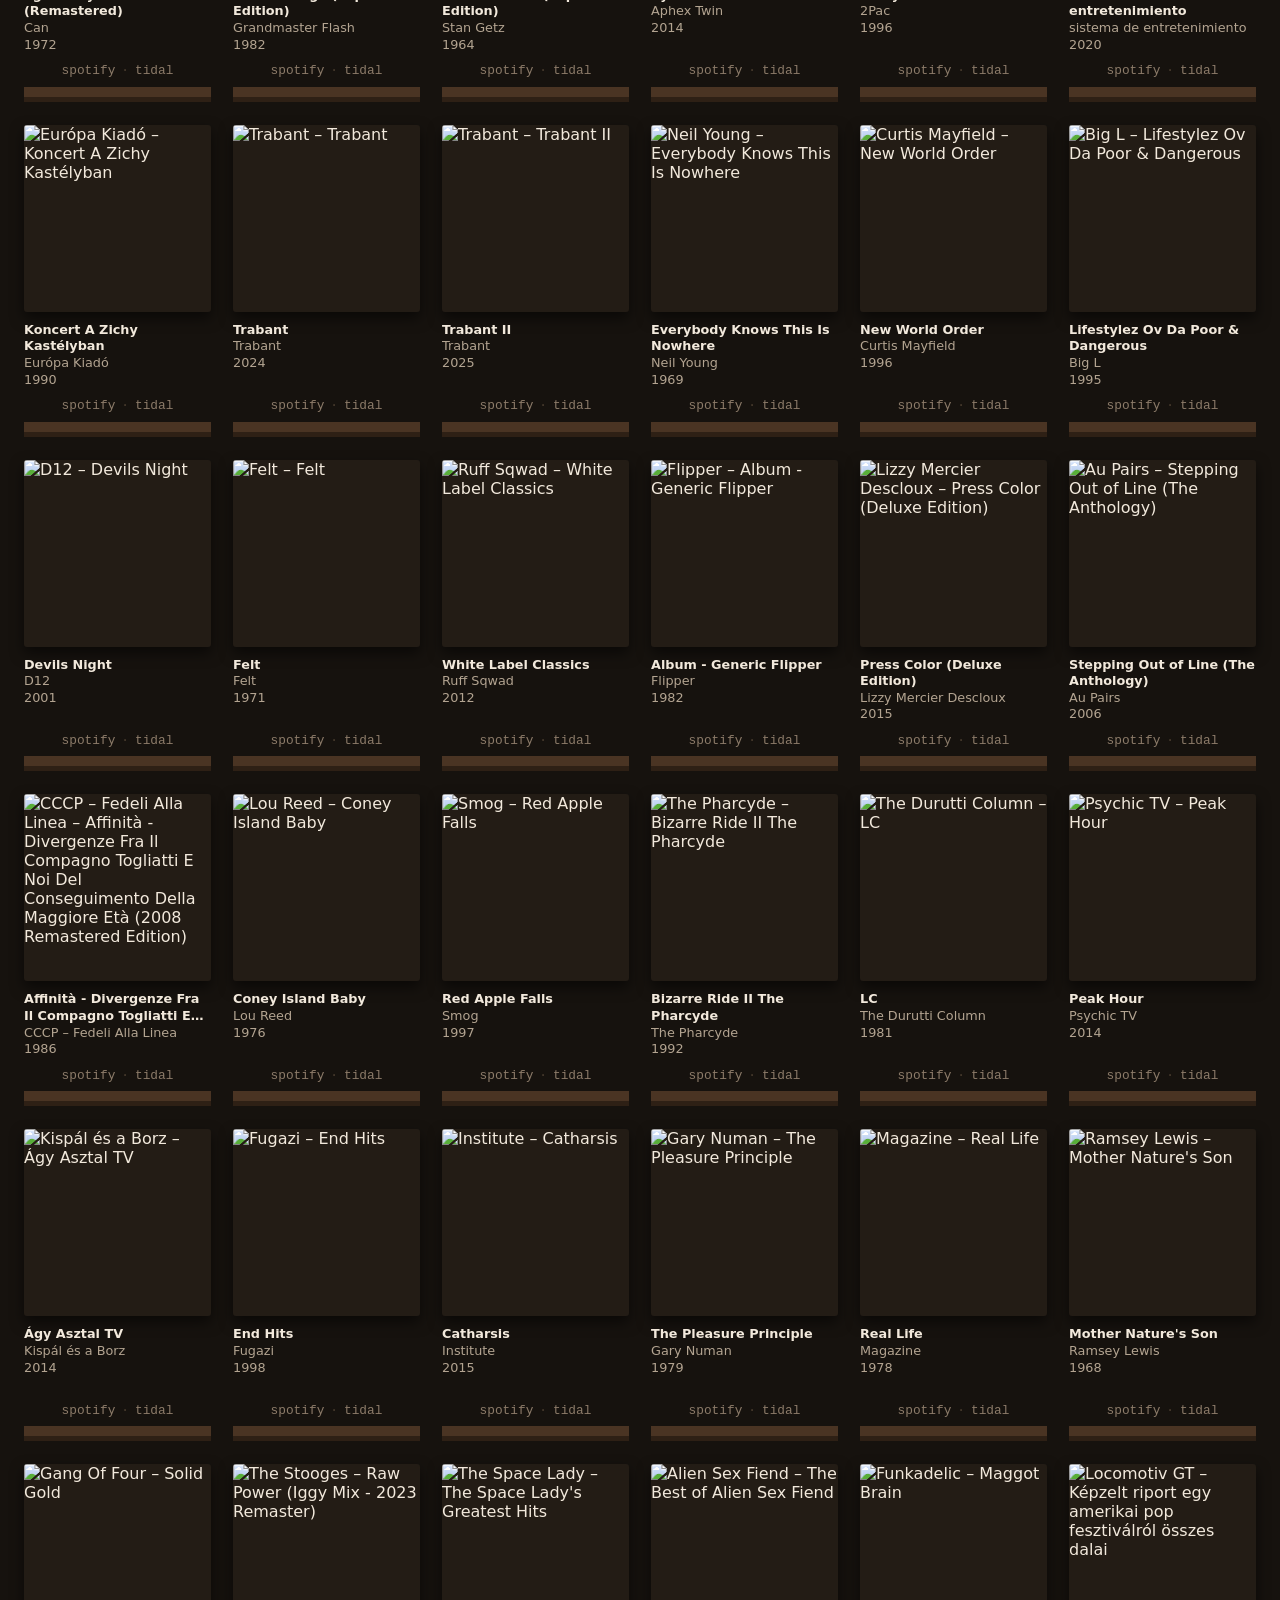
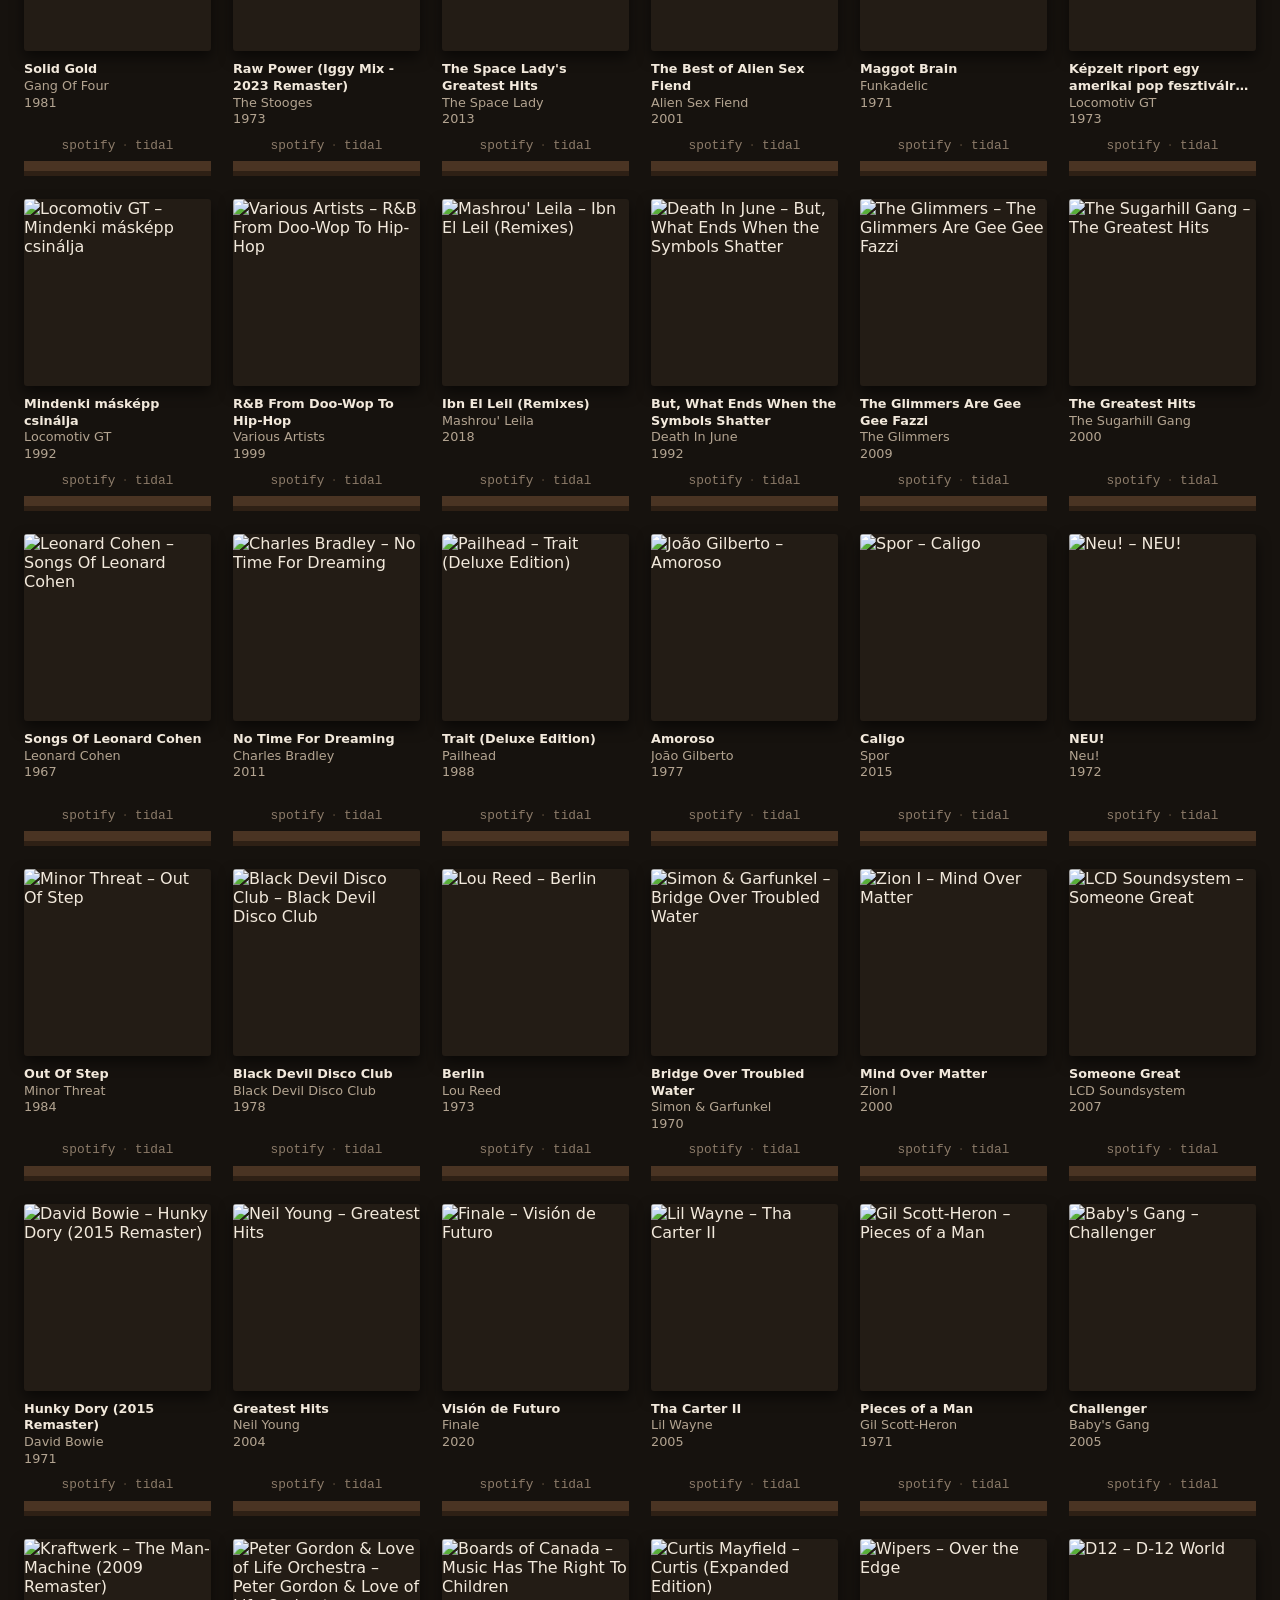
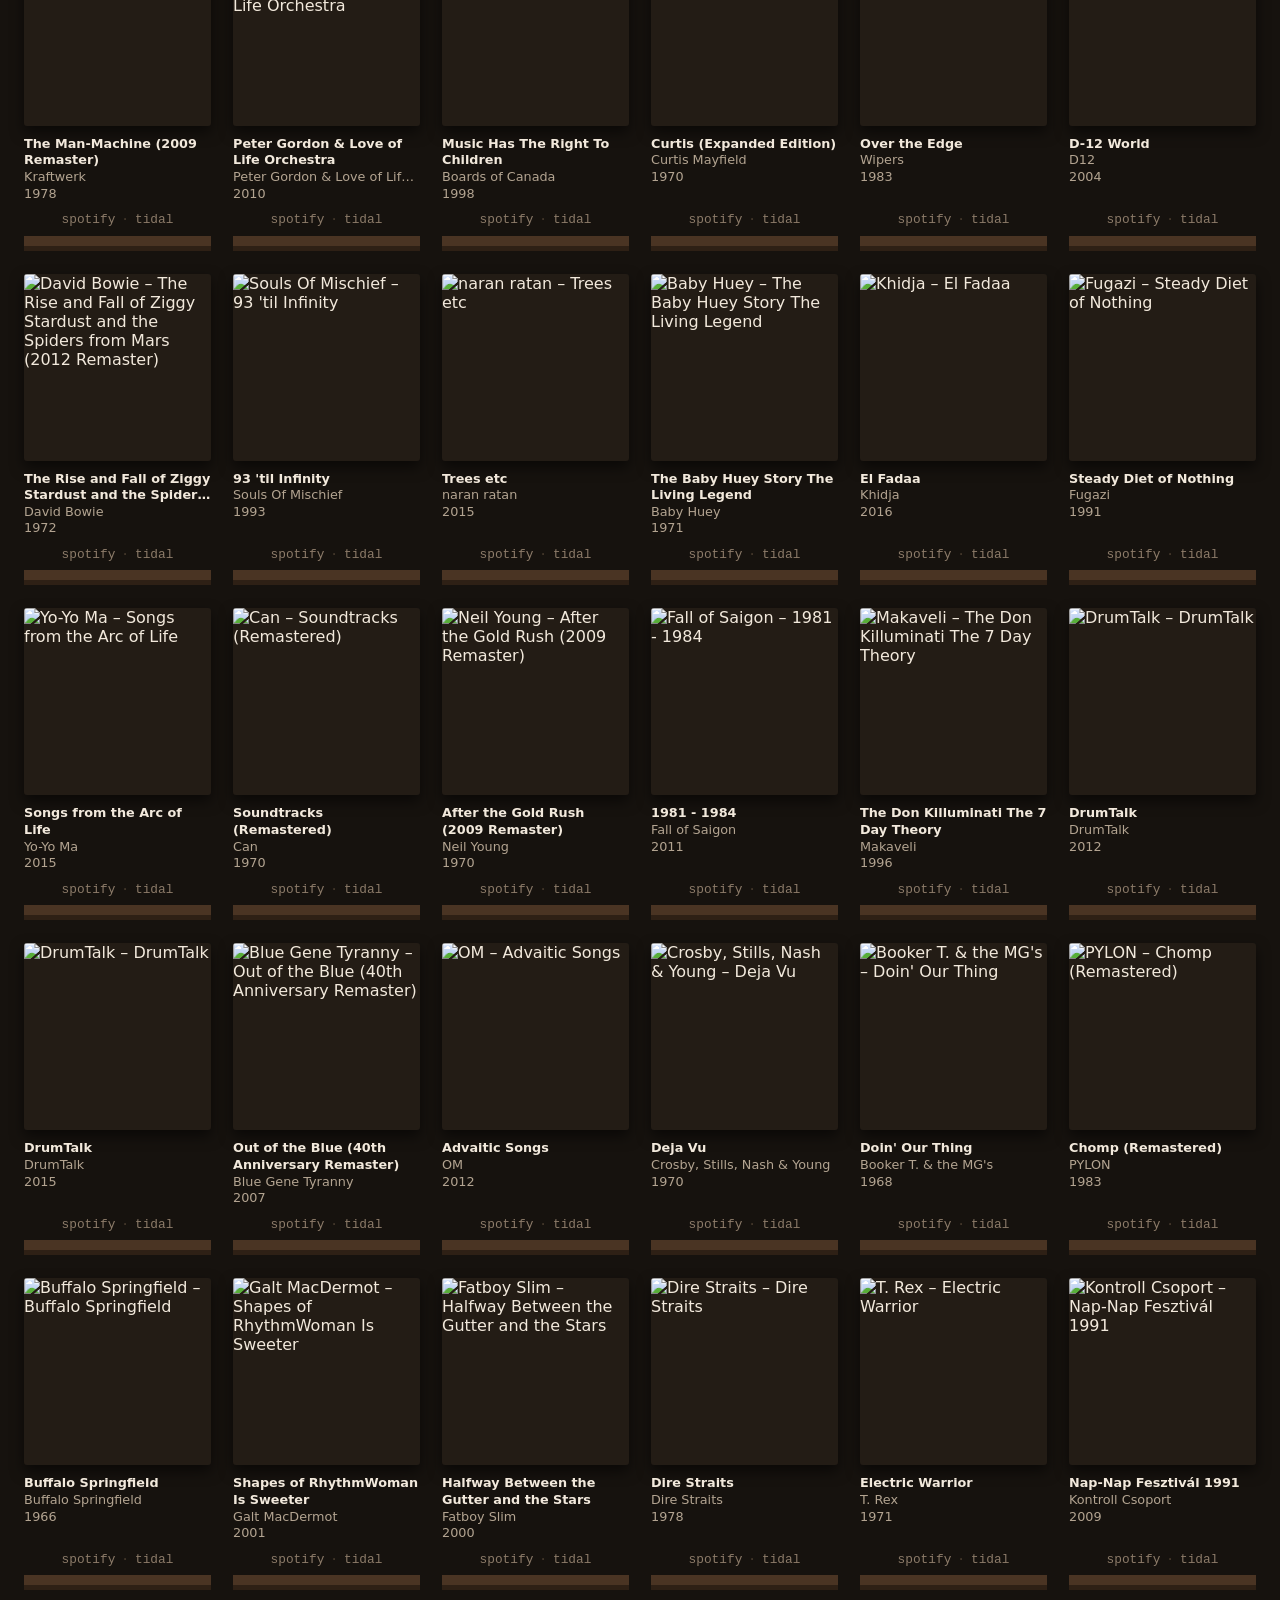
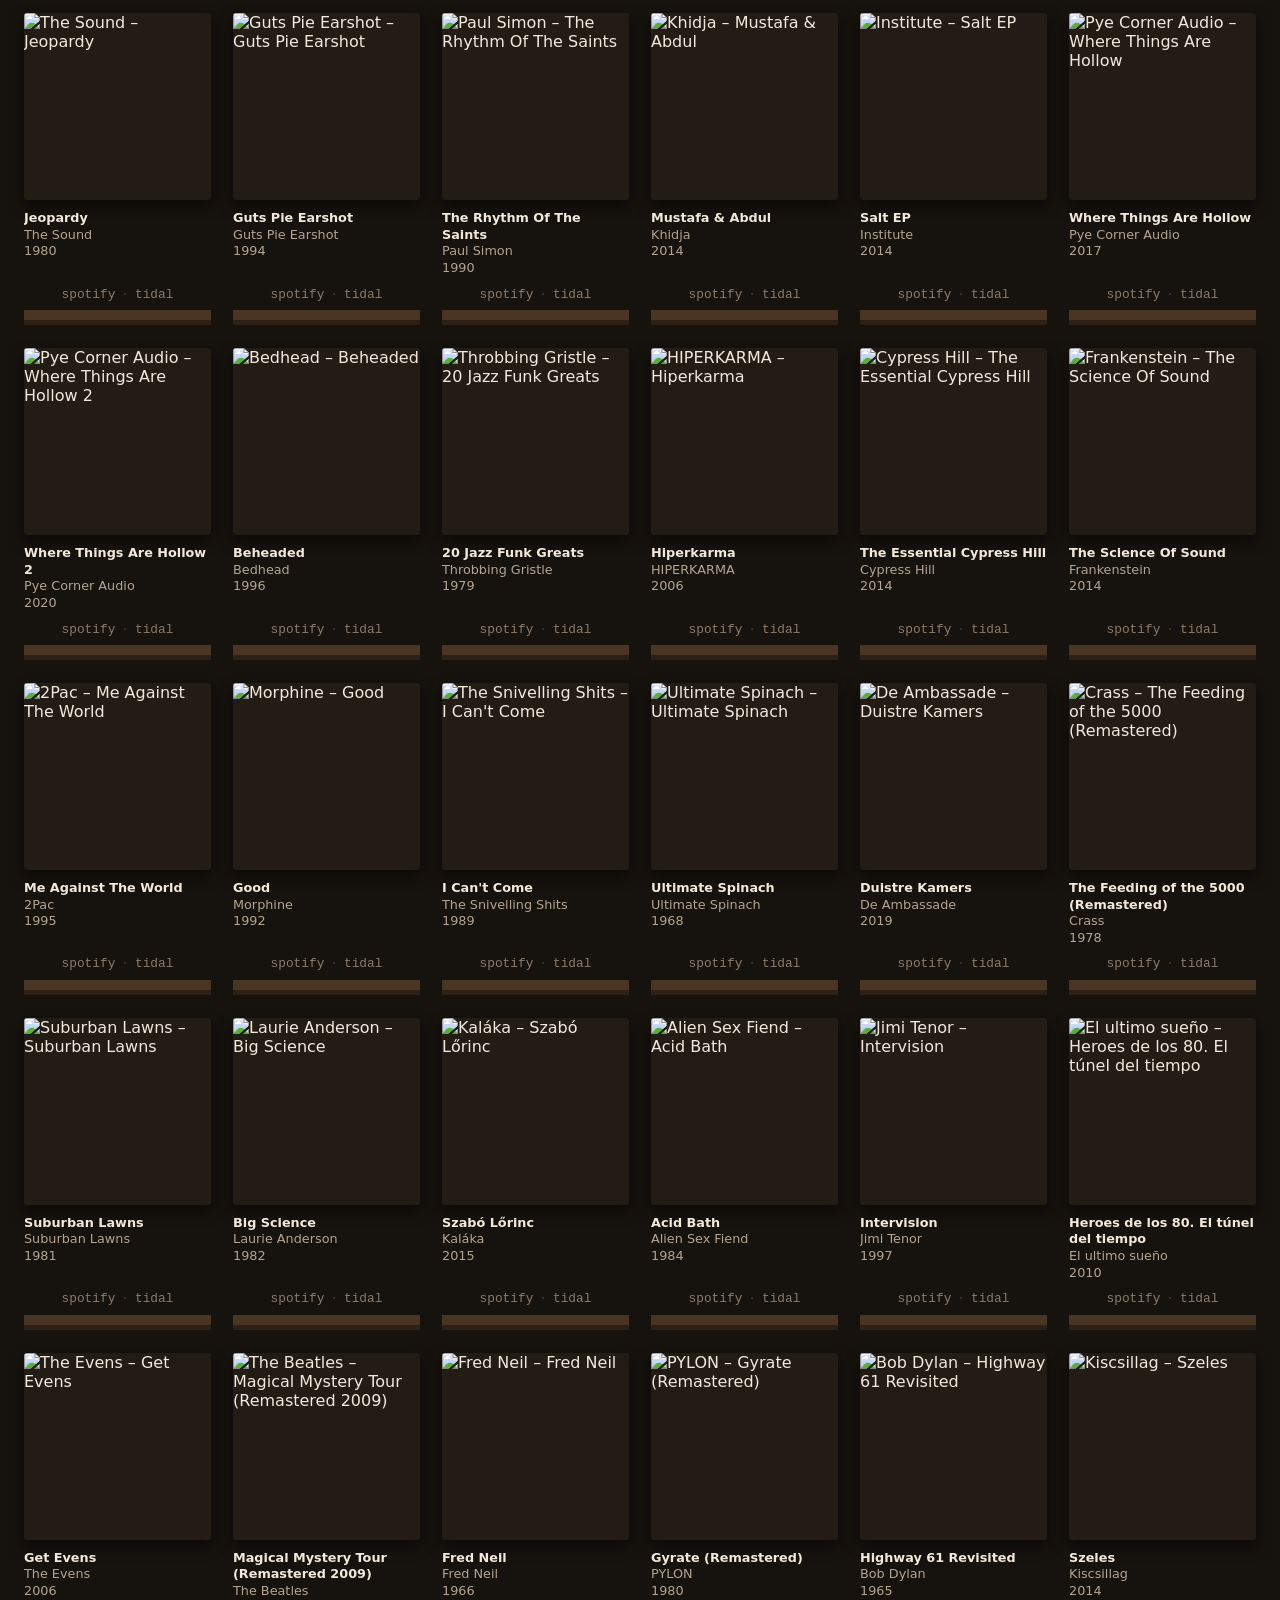
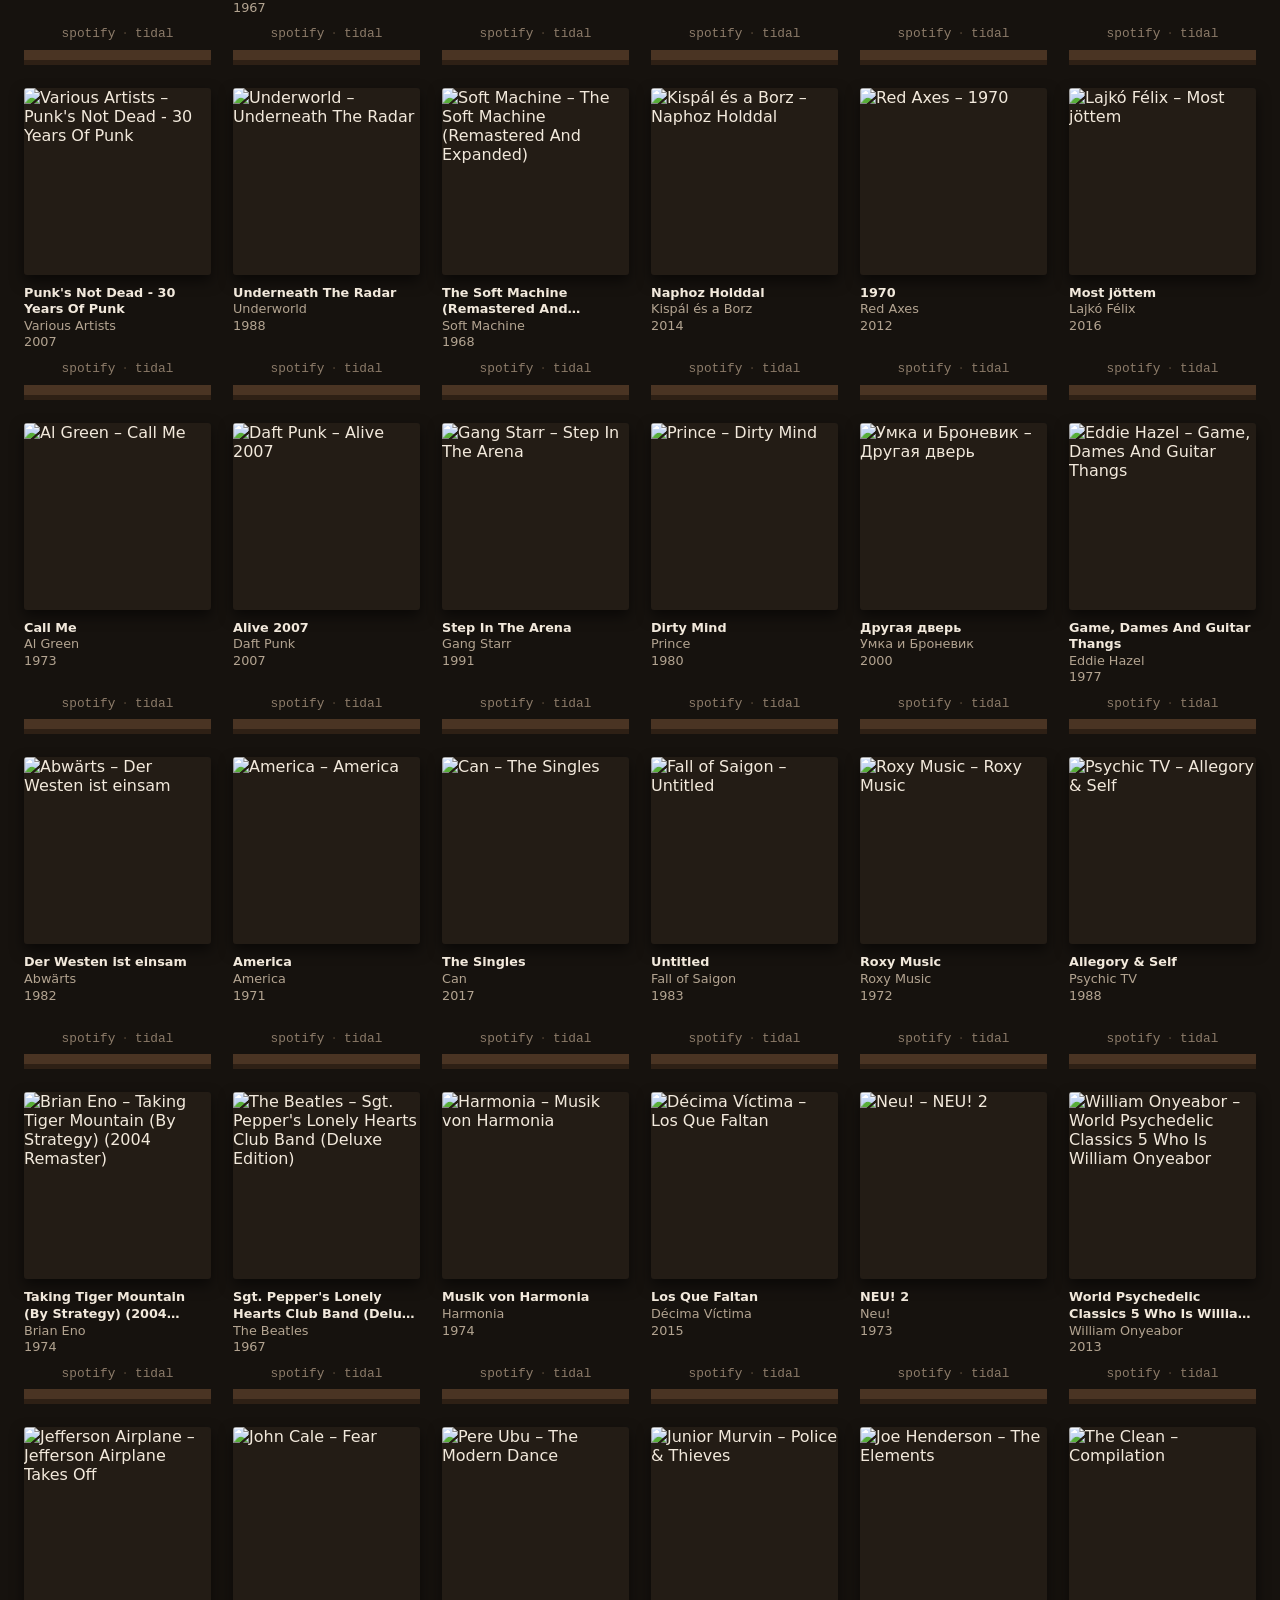
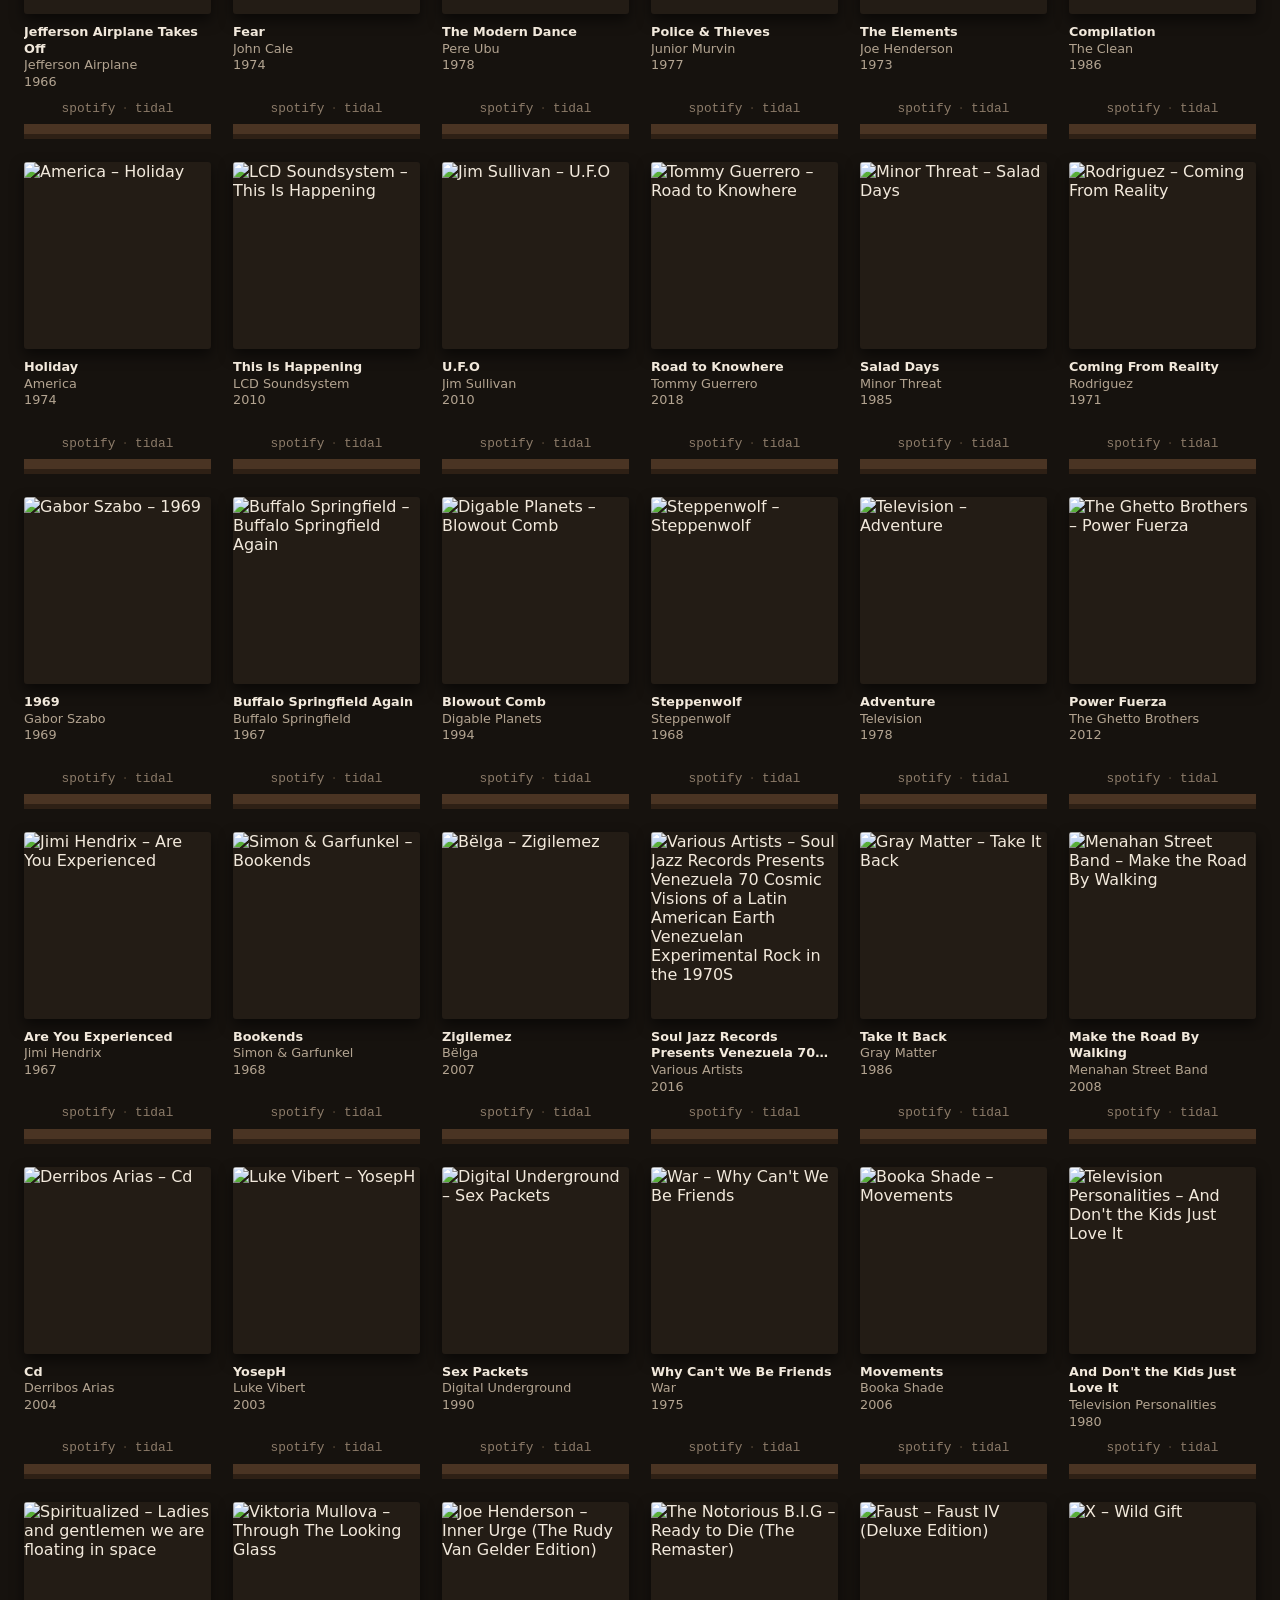
==== commit bece0e02: "Favorite films, renamed to collection" ====
--- a/docs/index.html
+++ b/docs/index.html
@@ -3,24 +3,24 @@
 <head>
   <meta charset="utf-8">
   <meta name="viewport" content="width=device-width, initial-scale=1">
-  <title>slash music slash favorites</title>
+  <title>pinting.github.io/collection</title>
   <link rel="stylesheet" href="style.css">
 </head>
 <body>
-  <h1 class="page-title">ls /music/favorites</h1>
+  <header class="header">
+    <nav class="views" aria-label="Collections">
+      <h1 class="view-title">collection</h1>
+      <span class="view-sep">/</span>
+      <a href="#/music" class="view-link" data-view="music">music</a>
+      <span class="view-sep">/</span>
+      <a href="#/films" class="view-link" data-view="movies">films</a>
+    </nav>
+  </header>
+
   <nav id="genres" class="collapsed" aria-label="Filter by genre"></nav>
   <button id="toggle-genres" type="button" aria-controls="genres" aria-expanded="false" hidden></button>
   <main id="shelf"></main>
 
-  <svg width="0" height="0" class="sprites" aria-hidden="true">
-    <symbol id="icon-spotify" viewBox="0 0 24 24">
-      <path d="M12 0a12 12 0 1 0 0 24 12 12 0 0 0 0-24Zm5.5 17.3a.75.75 0 0 1-1 .25c-2.82-1.72-6.37-2.11-10.55-1.16a.75.75 0 1 1-.33-1.46c4.57-1.04 8.5-.6 11.63 1.32.35.21.46.67.25 1.05Zm1.47-3.27a.94.94 0 0 1-1.29.3c-3.23-1.98-8.15-2.56-11.97-1.4a.94.94 0 1 1-.54-1.79c4.36-1.33 9.78-.68 13.5 1.6.44.27.58.85.3 1.29Zm.12-3.4C15.22 8.33 8.82 8.12 5.13 9.24a1.12 1.12 0 1 1-.65-2.15c4.24-1.29 11.29-1.04 15.75 1.6a1.12 1.12 0 0 1-1.14 1.94Z"/>
-    </symbol>
-    <symbol id="icon-tidal" viewBox="0 0 24 24">
-      <path d="M12 8.4 8.4 12l3.6 3.6 3.6-3.6L12 8.4Zm0 0 3.6-3.6L12 1.2 8.4 4.8 12 8.4ZM8.4 12 4.8 8.4 1.2 12l3.6 3.6L8.4 12Zm7.2-7.2L12 8.4l3.6 3.6 3.6-3.6-3.6-3.6Zm3.6 3.6L15.6 12l3.6 3.6 3.6-3.6-3.6-3.6Z"/>
-    </symbol>
-  </svg>
-
   <script src="app.js"></script>
 </body>
 </html>
--- a/docs/style.css
+++ b/docs/style.css
@@ -18,14 +18,63 @@
   font-family: system-ui, -apple-system, "Segoe UI", Roboto, sans-serif;
 }
 
-.page-title {
-  margin: 0;
+.header {
   padding: 24px 24px 0;
+}
+
+.views {
+  display: flex;
+  align-items: baseline;
+  flex-wrap: wrap;
+  gap: 10px;
   font-family: Consolas, "Liberation Mono", Menlo, Courier, monospace;
   font-size: 1.15rem;
   font-weight: 600;
+  line-height: 1.4;
+}
+
+.views h1,
+.view-title {
+  display: inline-block;
+  margin: 0;
+  padding: 0 0 4px;
+  border-bottom: 2px solid transparent;
+  font: inherit;
+  font-size: 1.15rem;
+  font-weight: 600;
+  line-height: inherit;
+  color: var(--accent);
+  letter-spacing: 0.02em;
+  cursor: default;
+  user-select: none;
+}
+
+.view-link {
+  display: inline-block;
+  color: var(--muted);
+  text-decoration: none;
+  padding: 0 0 4px;
+  border-bottom: 2px solid transparent;
+  line-height: inherit;
+  transition: color 0.15s ease, border-color 0.15s ease;
+}
+
+.view-link:hover {
+  color: var(--accent);
+}
+
+.view-link.active {
   color: var(--text);
-  overflow-wrap: anywhere;
+  border-bottom-color: var(--accent);
+}
+
+.view-sep {
+  display: inline-block;
+  padding: 0 0 4px;
+  border-bottom: 2px solid transparent;
+  line-height: inherit;
+  color: #4b3e30;
+  user-select: none;
 }
 
 #genres {
@@ -71,6 +120,7 @@
   font: inherit;
   font-size: 0.82rem;
   cursor: pointer;
+  transition: background 0.15s ease, border-color 0.15s ease;
 }
 
 #genres button:hover { border-color: var(--accent); }
@@ -87,16 +137,28 @@
   display: grid;
   grid-template-columns: repeat(auto-fill, minmax(170px, 1fr));
   gap: 28px 22px;
-  padding: 0 24px 48px;
-}
-
-.album {
+  padding: 32px 24px 48px;
+}
+
+body.has-genres #shelf {
+  padding-top: 8px;
+}
+
+/* Fallback for when genres nav is hidden via inline style or empty */
+#genres[style*="display: none"] ~ #shelf,
+#genres:empty ~ #shelf {
+  padding-top: 32px;
+}
+
+/* Card shared styling */
+.item-card {
   min-width: 0;
   padding-bottom: 8px;
   border-bottom: 10px solid var(--shelf);
   box-shadow: 0 5px 0 var(--shelf-edge);
 }
 
+/* Album sleeve: square */
 .sleeve {
   aspect-ratio: 1;
   margin: 0;
@@ -104,6 +166,11 @@
   border-radius: 3px;
   background: var(--panel);
   box-shadow: 0 6px 14px rgb(0 0 0 / 55%);
+}
+
+/* Movie poster: 2/3 ratio */
+.sleeve.poster {
+  aspect-ratio: 2 / 3;
 }
 
 .sleeve img {
@@ -113,7 +180,7 @@
   object-fit: cover;
 }
 
-/* Four lines: two for the title, one each for the artists and the year */
+/* Four lines: two for title, one each for artist/director and year */
 .info {
   height: 5.2em;
   margin-top: 10px;
@@ -142,37 +209,63 @@
 .links {
   display: flex;
   justify-content: center;
-  gap: 16px;
+  align-items: center;
   margin-top: 10px;
-}
-
-.links a { display: flex; color: var(--muted); }
-
-.links svg {
-  width: 22px;
-  height: 22px;
-  fill: currentColor;
-}
-
+  font-family: Consolas, "Liberation Mono", Menlo, Courier, monospace;
+  font-size: 0.8rem;
+  line-height: 1.2;
+}
+
+.links a,
+.links span.link-item {
+  color: #8c7b69;
+  text-decoration: none;
+  text-transform: lowercase;
+  transition: color 0.15s ease;
+}
+
+.links a:hover,
+.links a:focus-visible {
+  color: var(--accent);
+}
+
+/* Streaming & Database brand link hover colors */
 .links a.spotify:hover,
 .links a.spotify:focus-visible { color: #1ed760; }
 
 .links a.tidal:hover,
 .links a.tidal:focus-visible { color: #fff; }
 
-.links .missing { display: flex; color: #5a4d3f; }
+.links a.imdb:hover,
+.links a.imdb:focus-visible { color: #f5c518; }
+
+.links a.letterboxd:hover,
+.links a.letterboxd:focus-visible { color: #00e054; }
+
+.links .link-sep {
+  color: #4b3e30;
+  margin: 0 6px;
+  user-select: none;
+}
+
+.links .missing {
+  color: #4b3e30;
+  cursor: default;
+}
 
 .notice {
   grid-column: 1 / -1;
   color: var(--muted);
 }
 
-.sprites { position: absolute; }
-
 @media (max-width: 600px) {
-  .page-title {
+  .header {
     padding: 16px 16px 0;
+  }
+
+  .views {
     font-size: 1rem;
+    gap: 8px;
   }
 
   #genres { padding-inline: 16px; }
@@ -183,5 +276,10 @@
     grid-template-columns: repeat(2, minmax(0, 1fr));
     gap: 22px 14px;
     padding-inline: 16px;
-  }
-}
+    padding-top: 24px;
+  }
+
+  body.has-genres #shelf {
+    padding-top: 8px;
+  }
+}
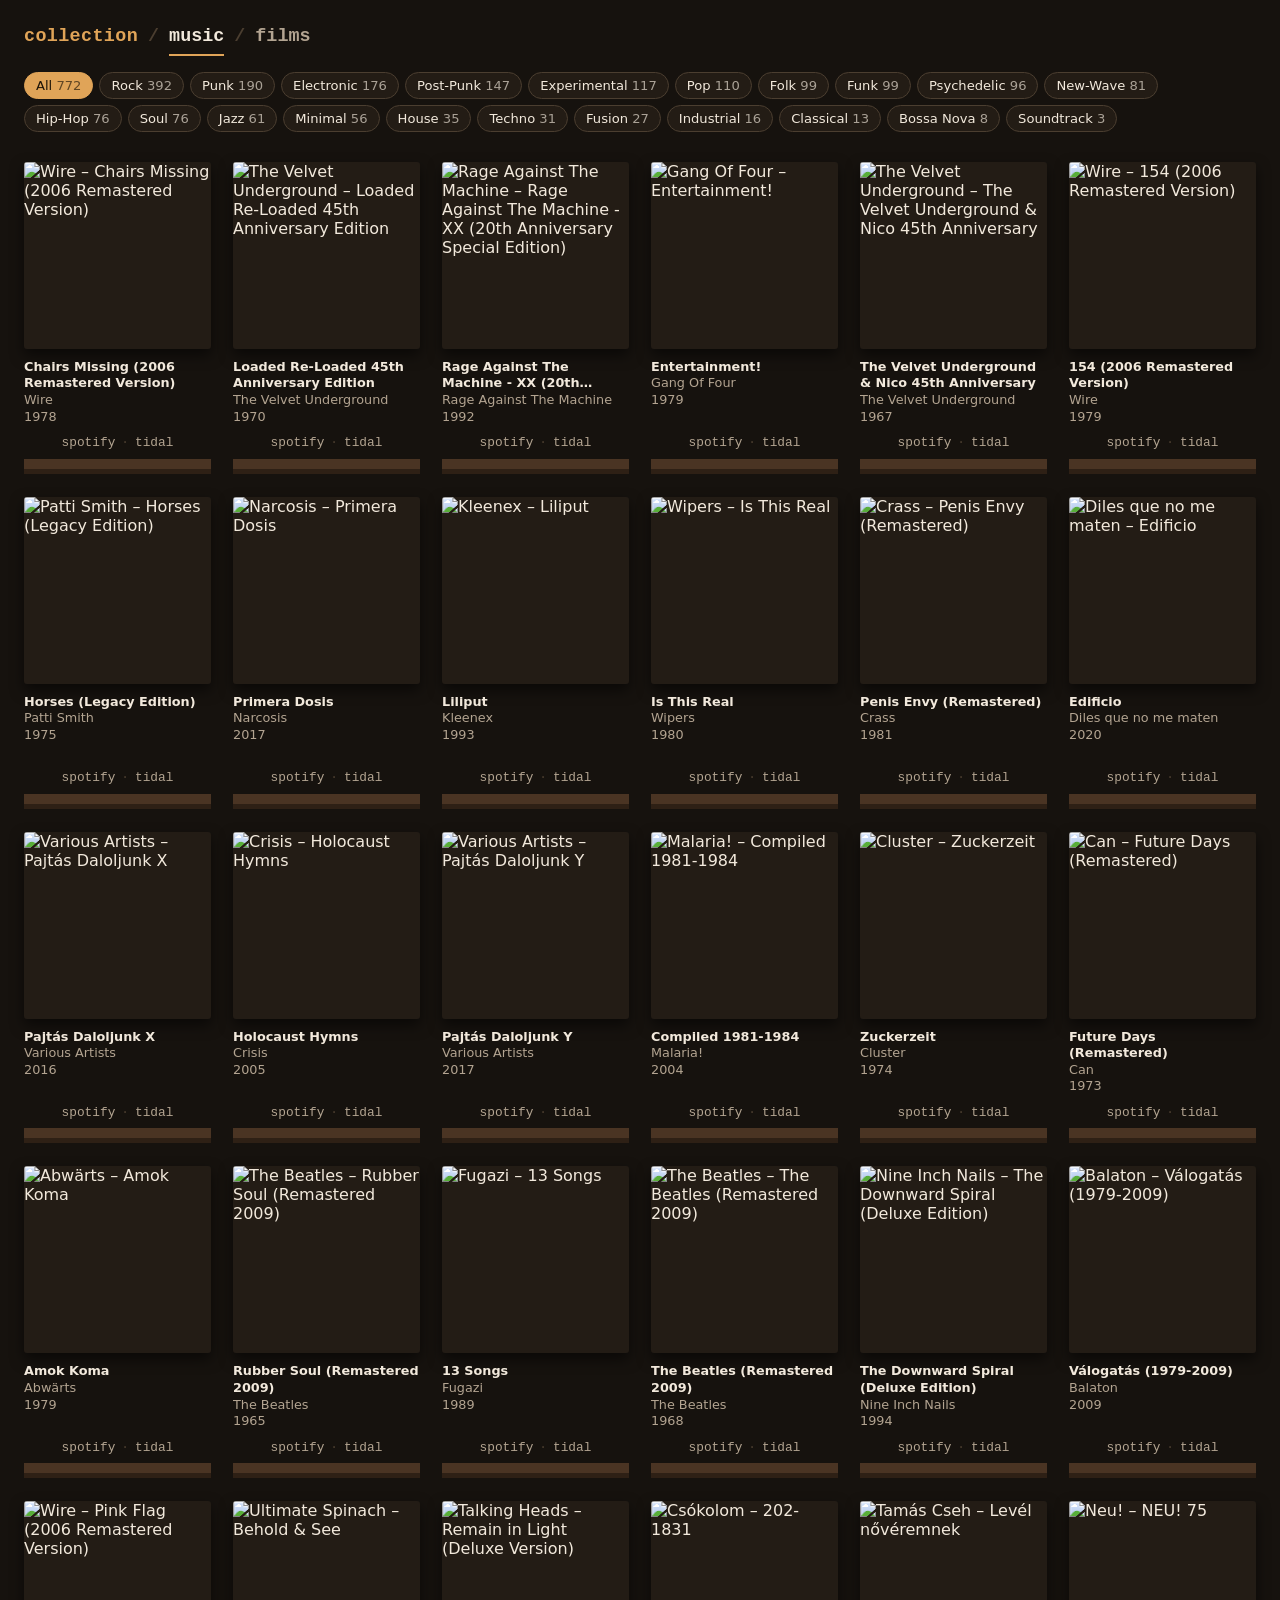
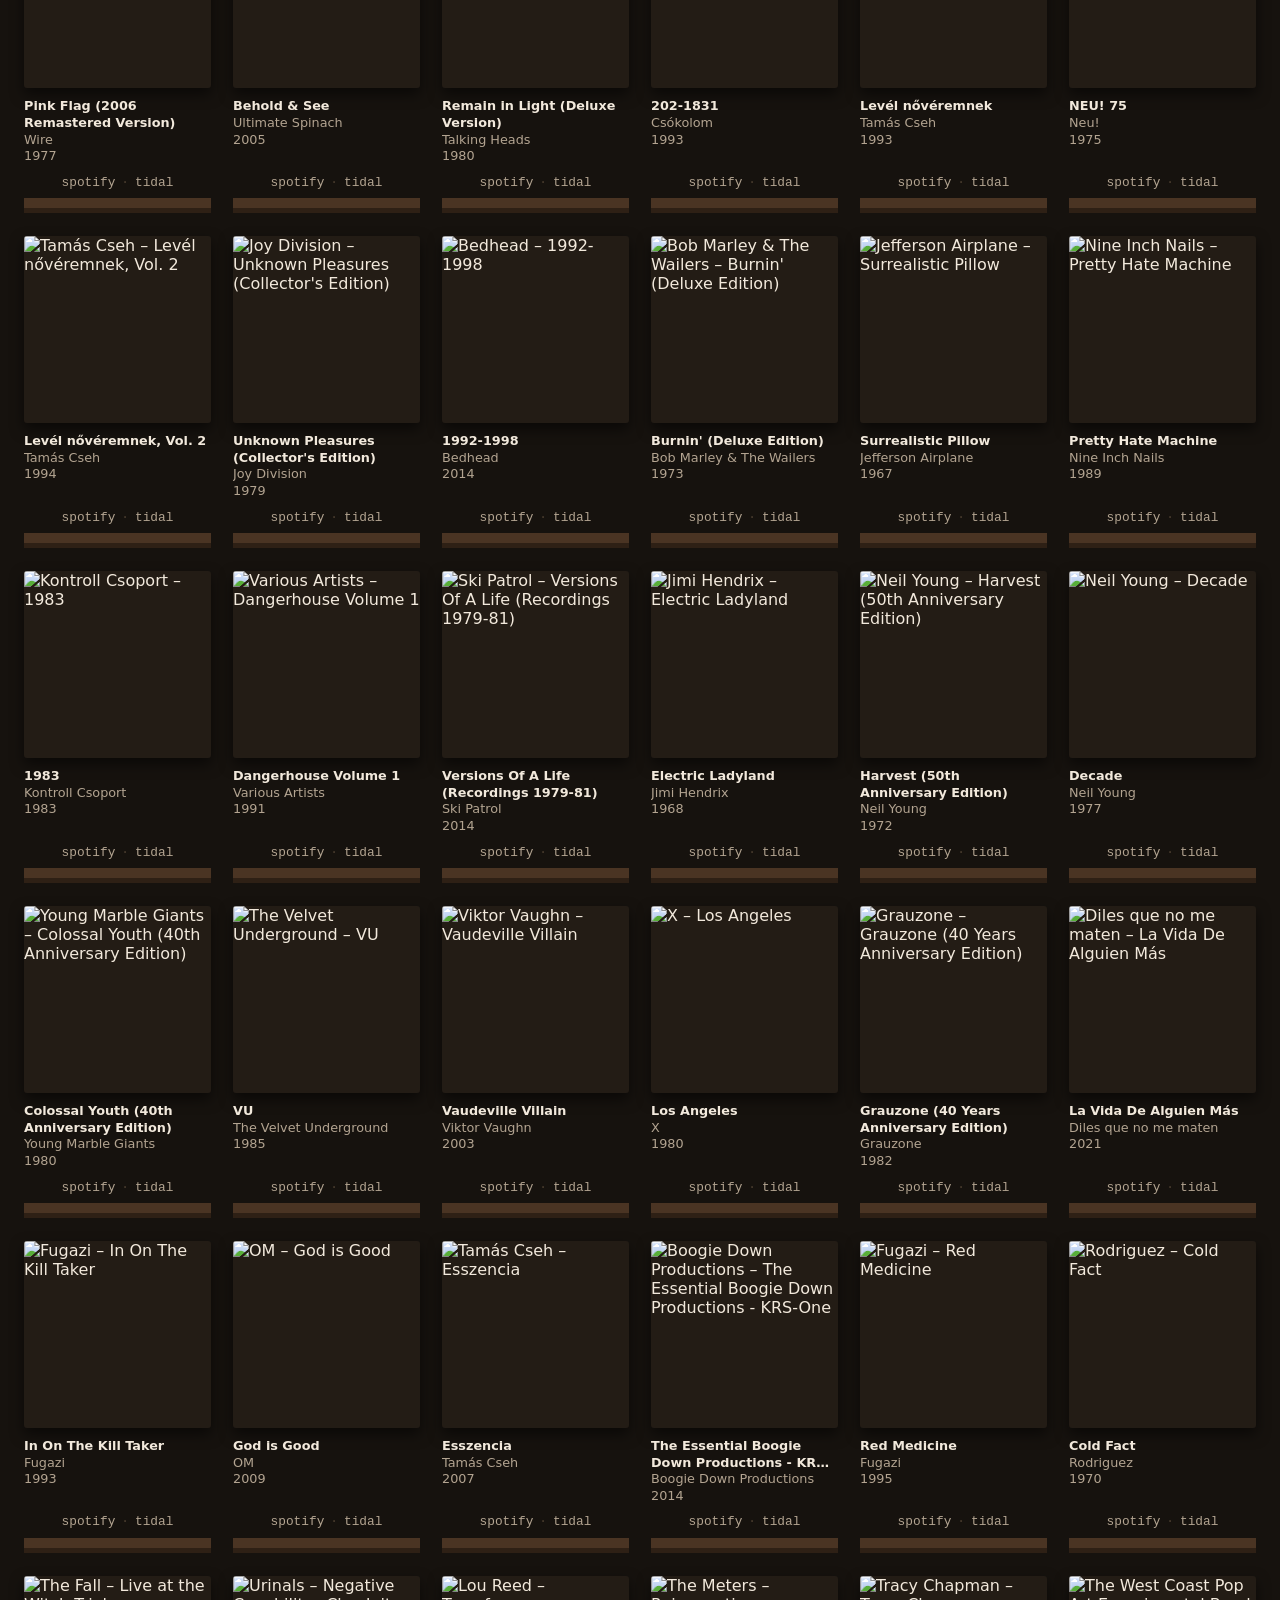
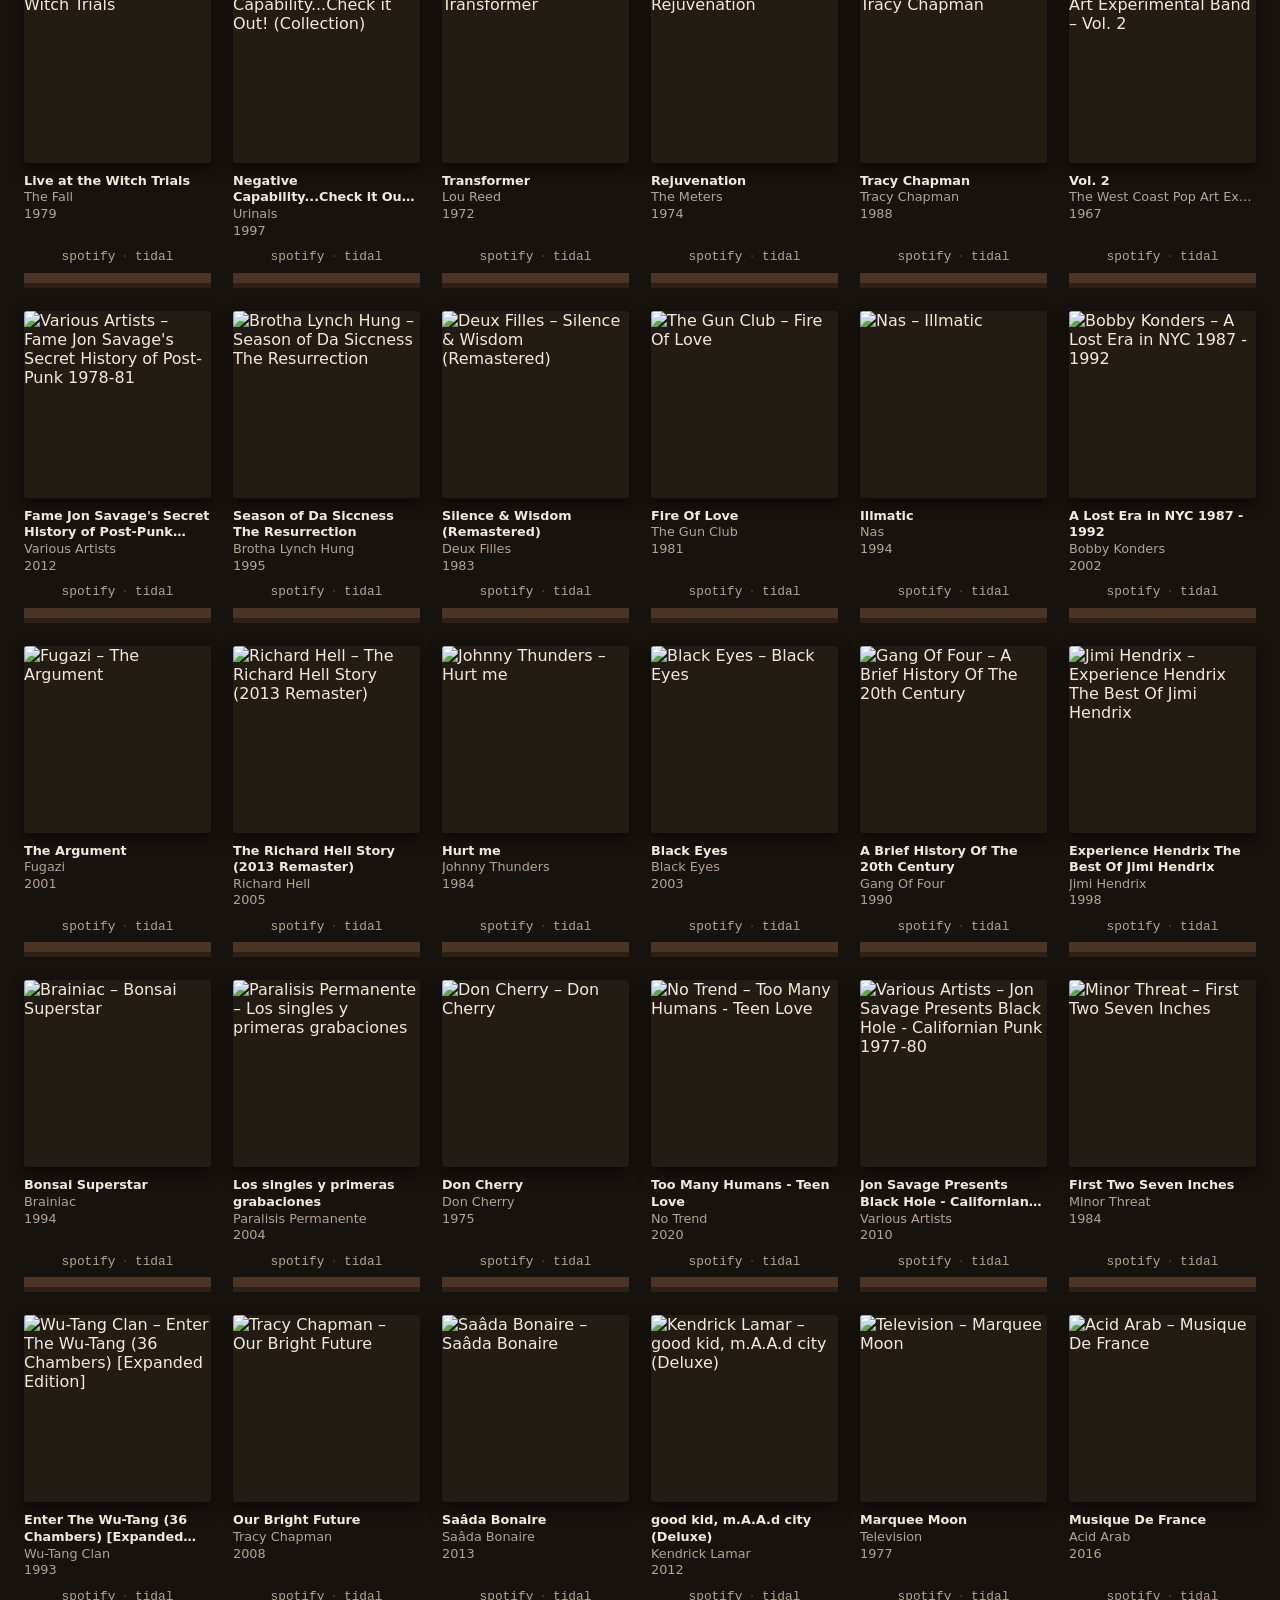
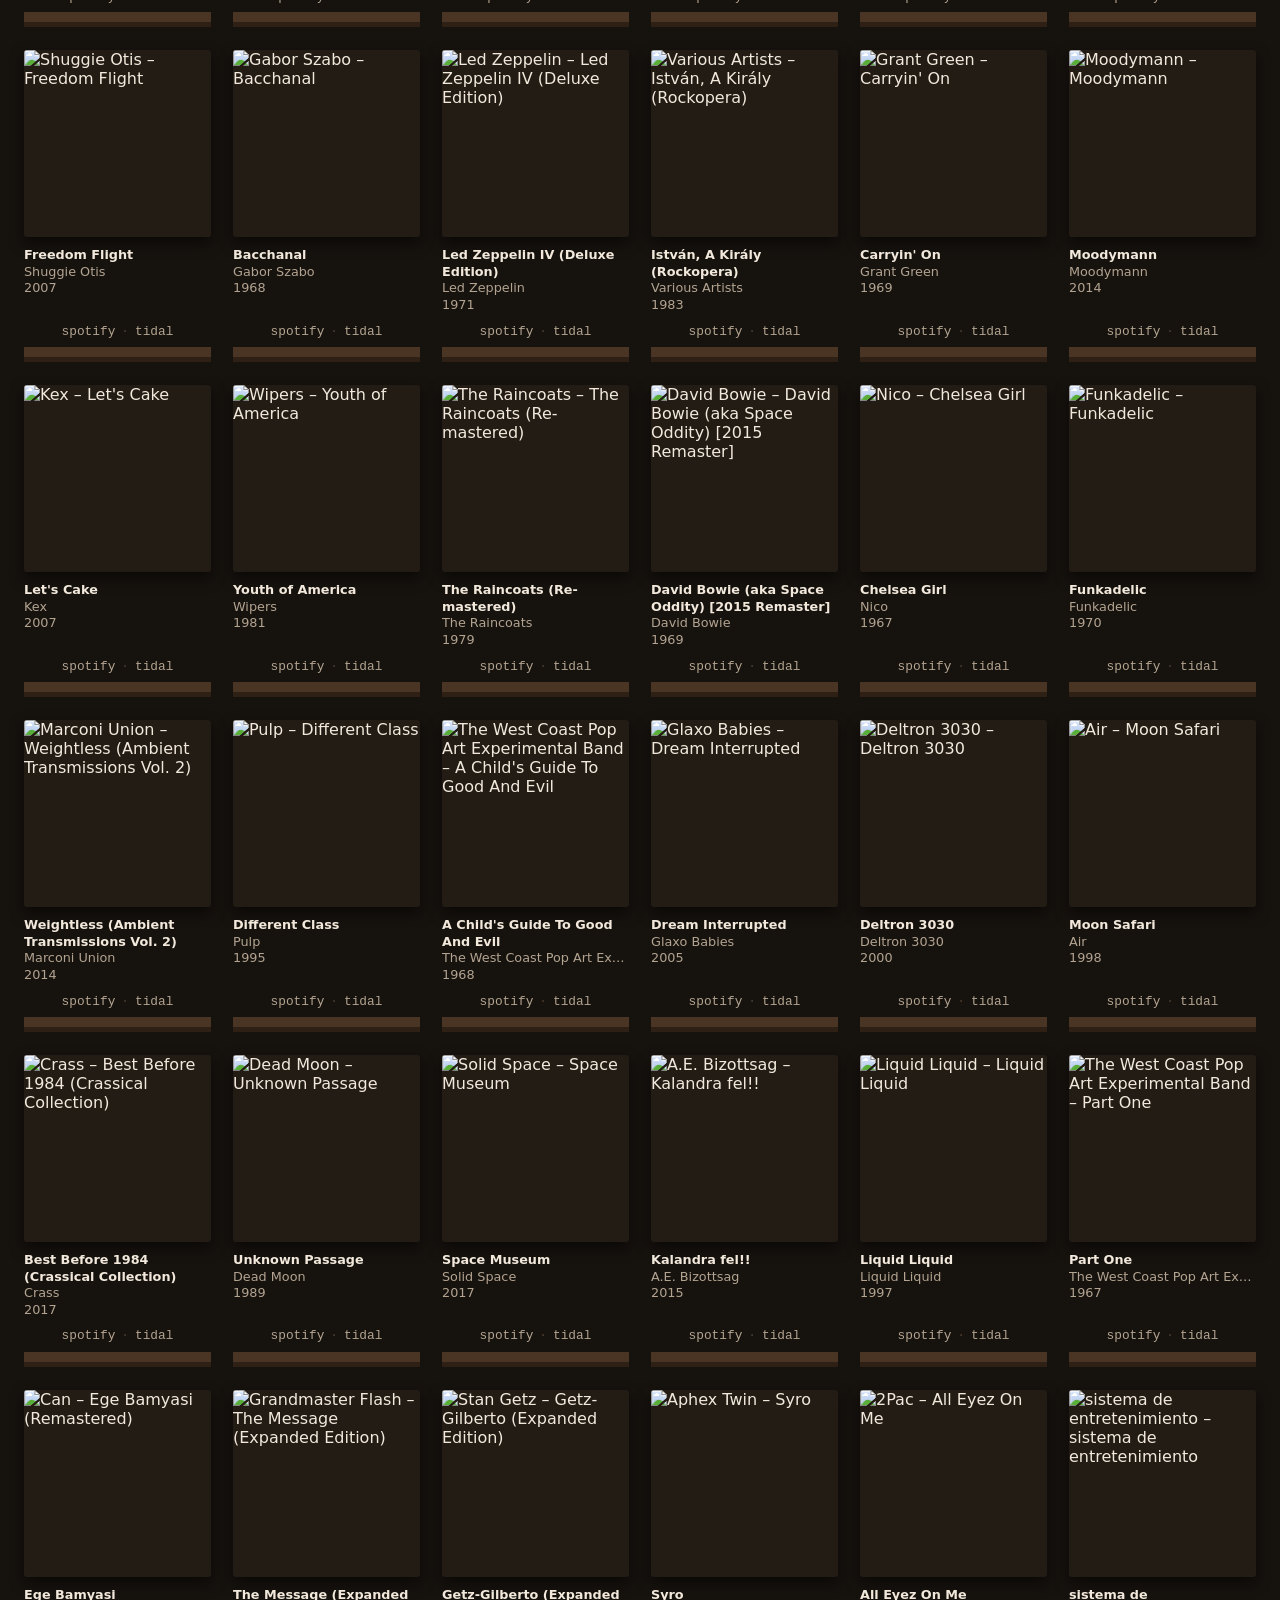
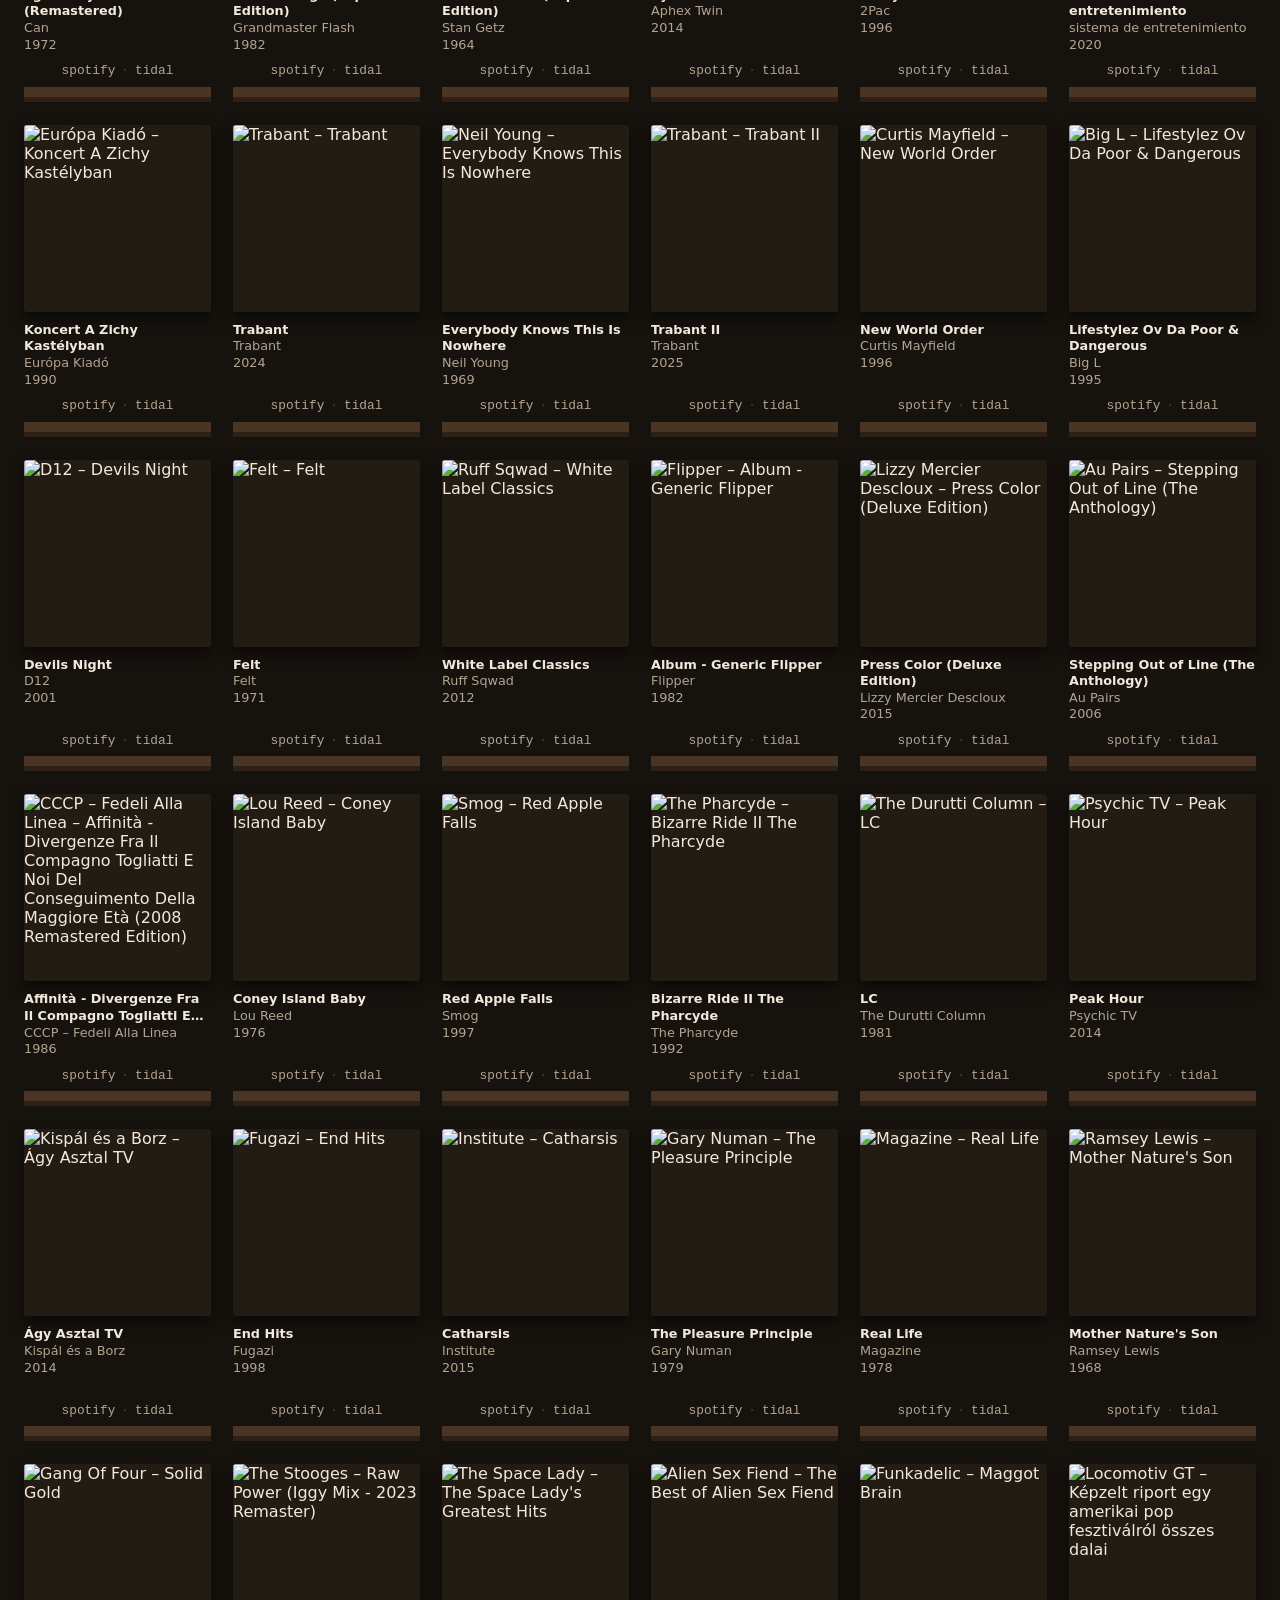
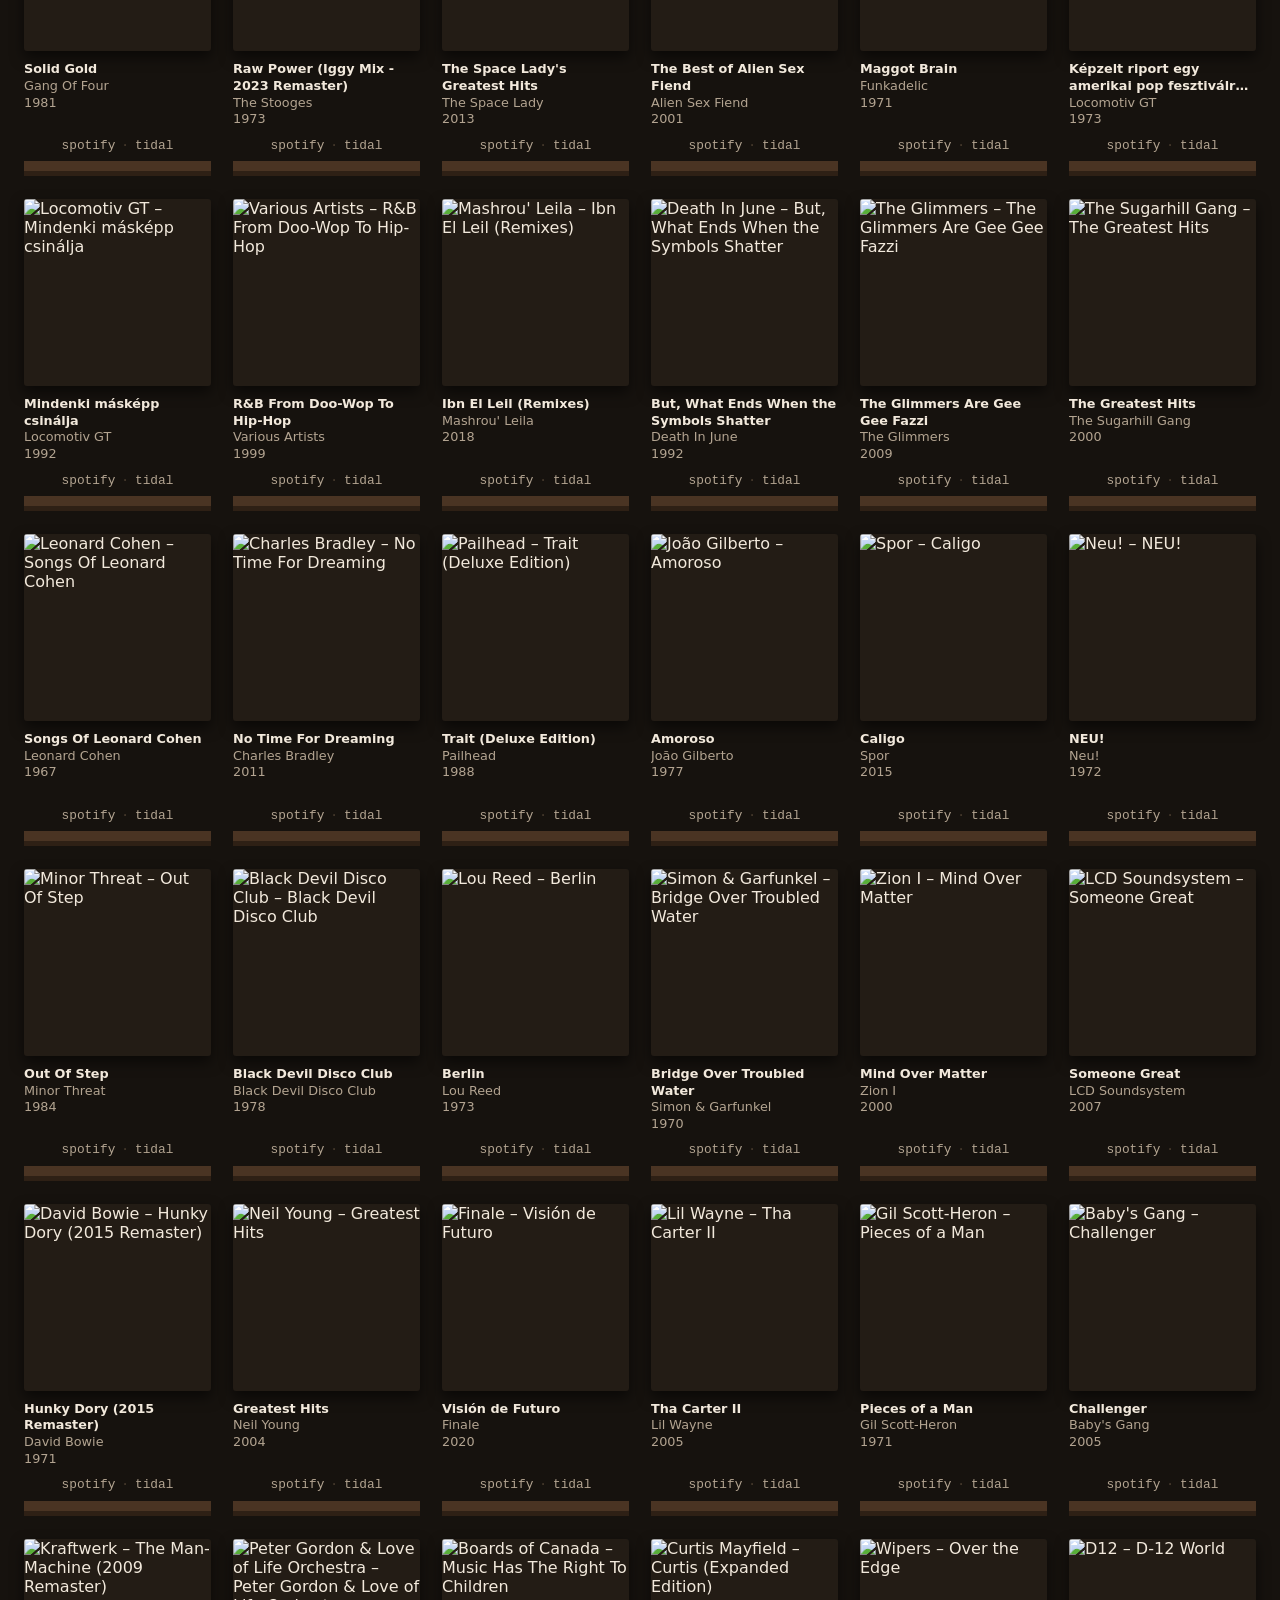
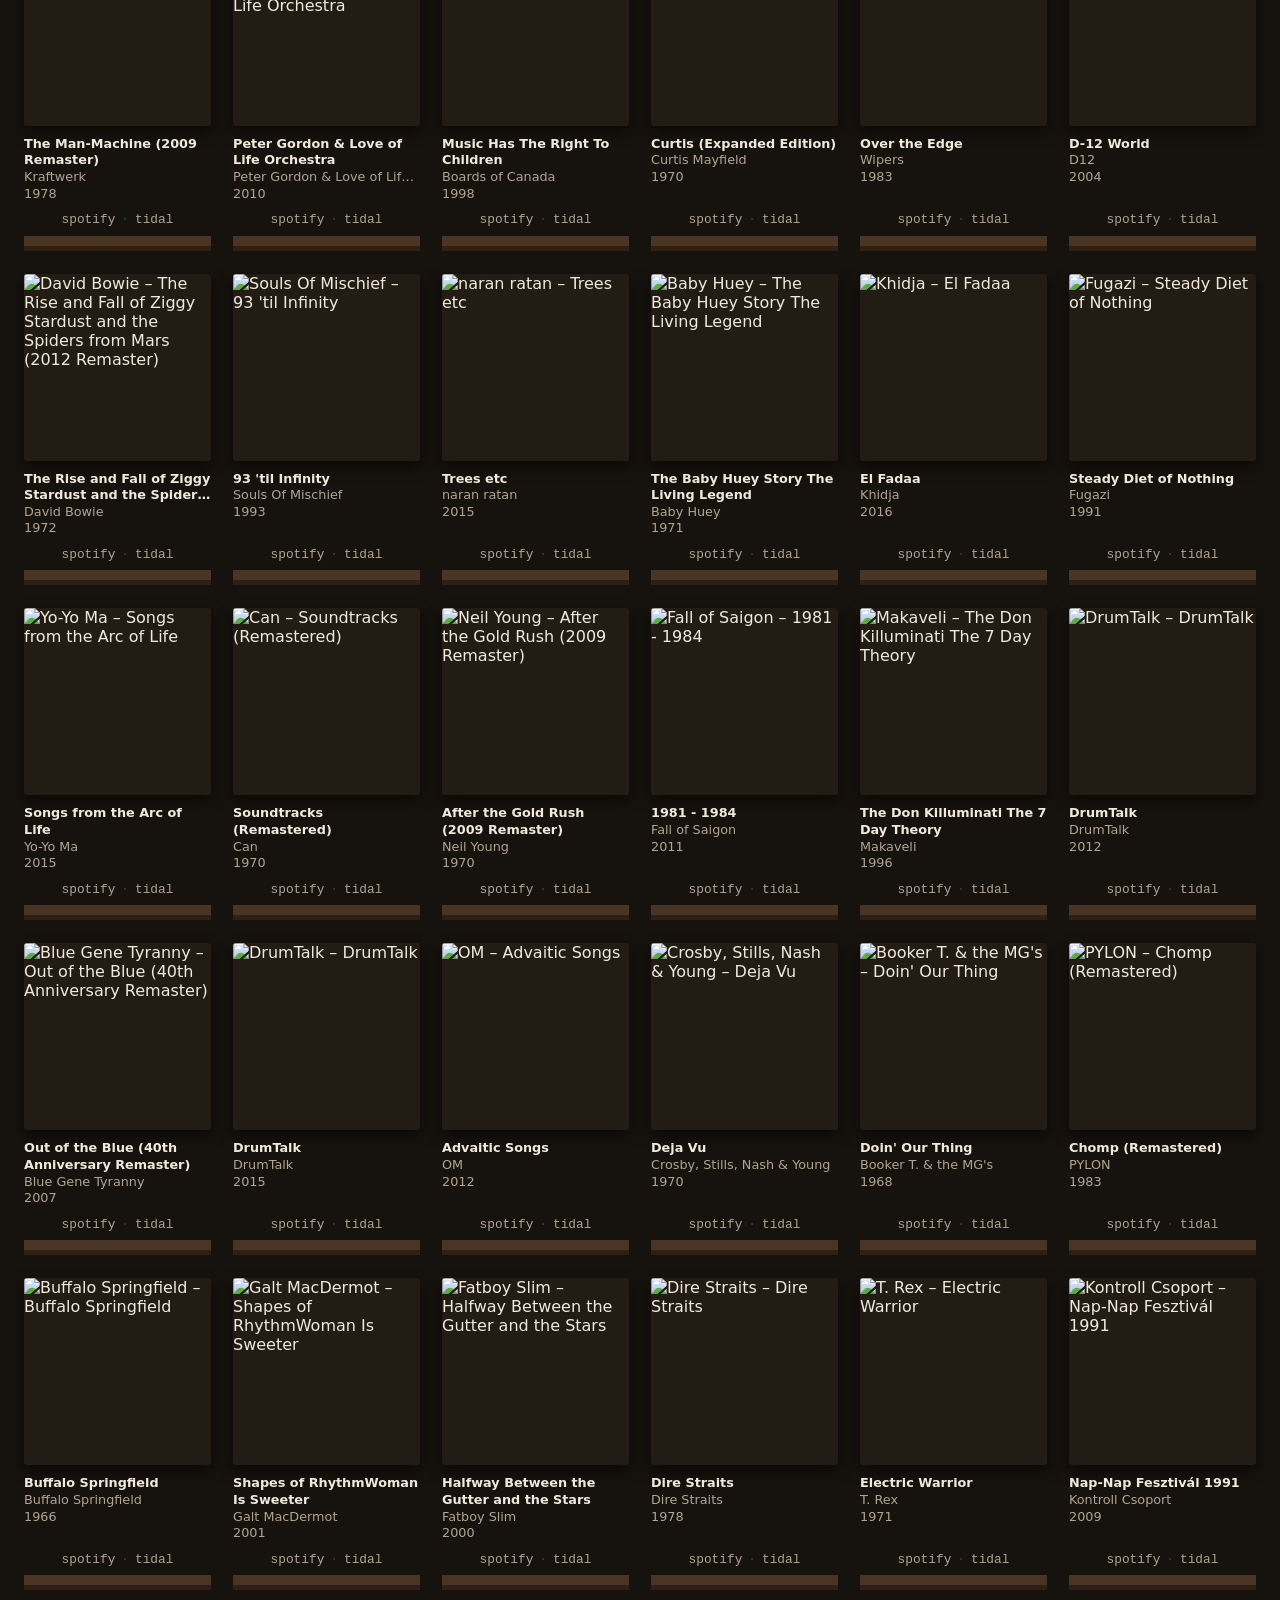
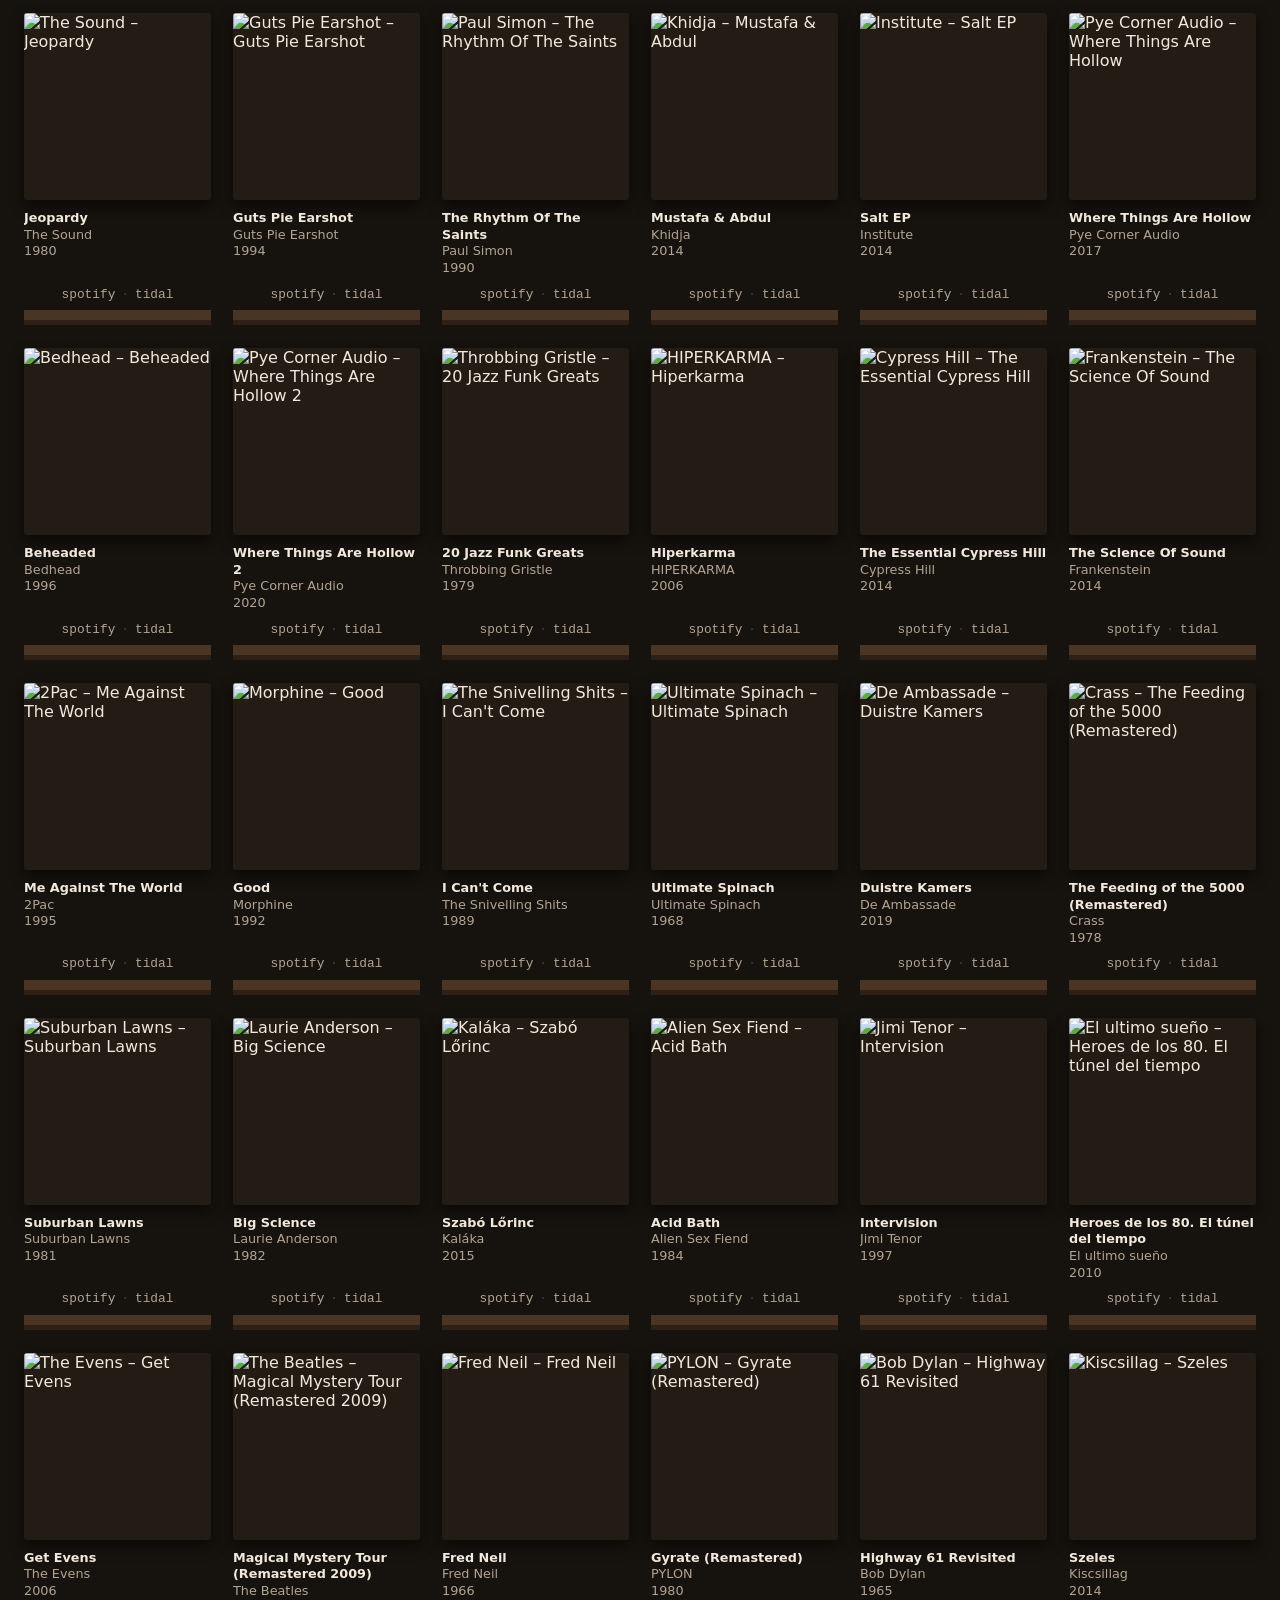
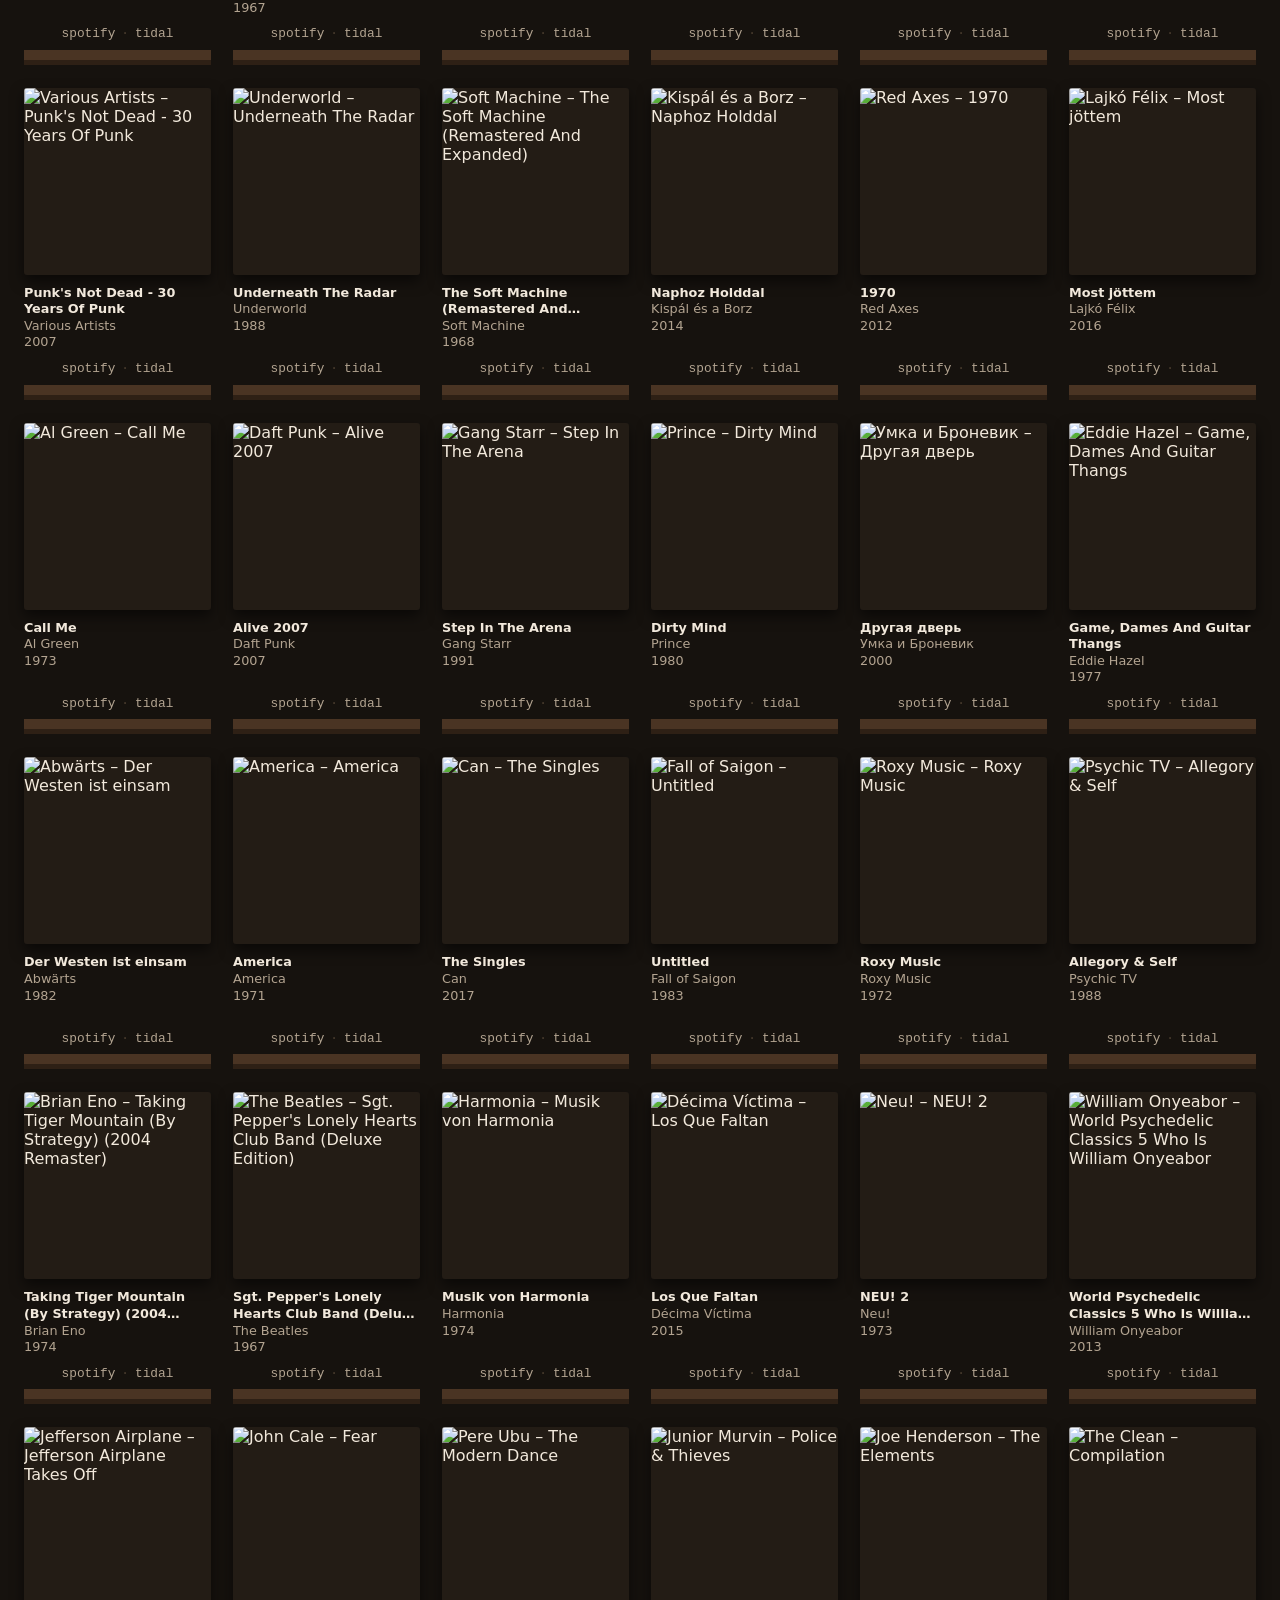
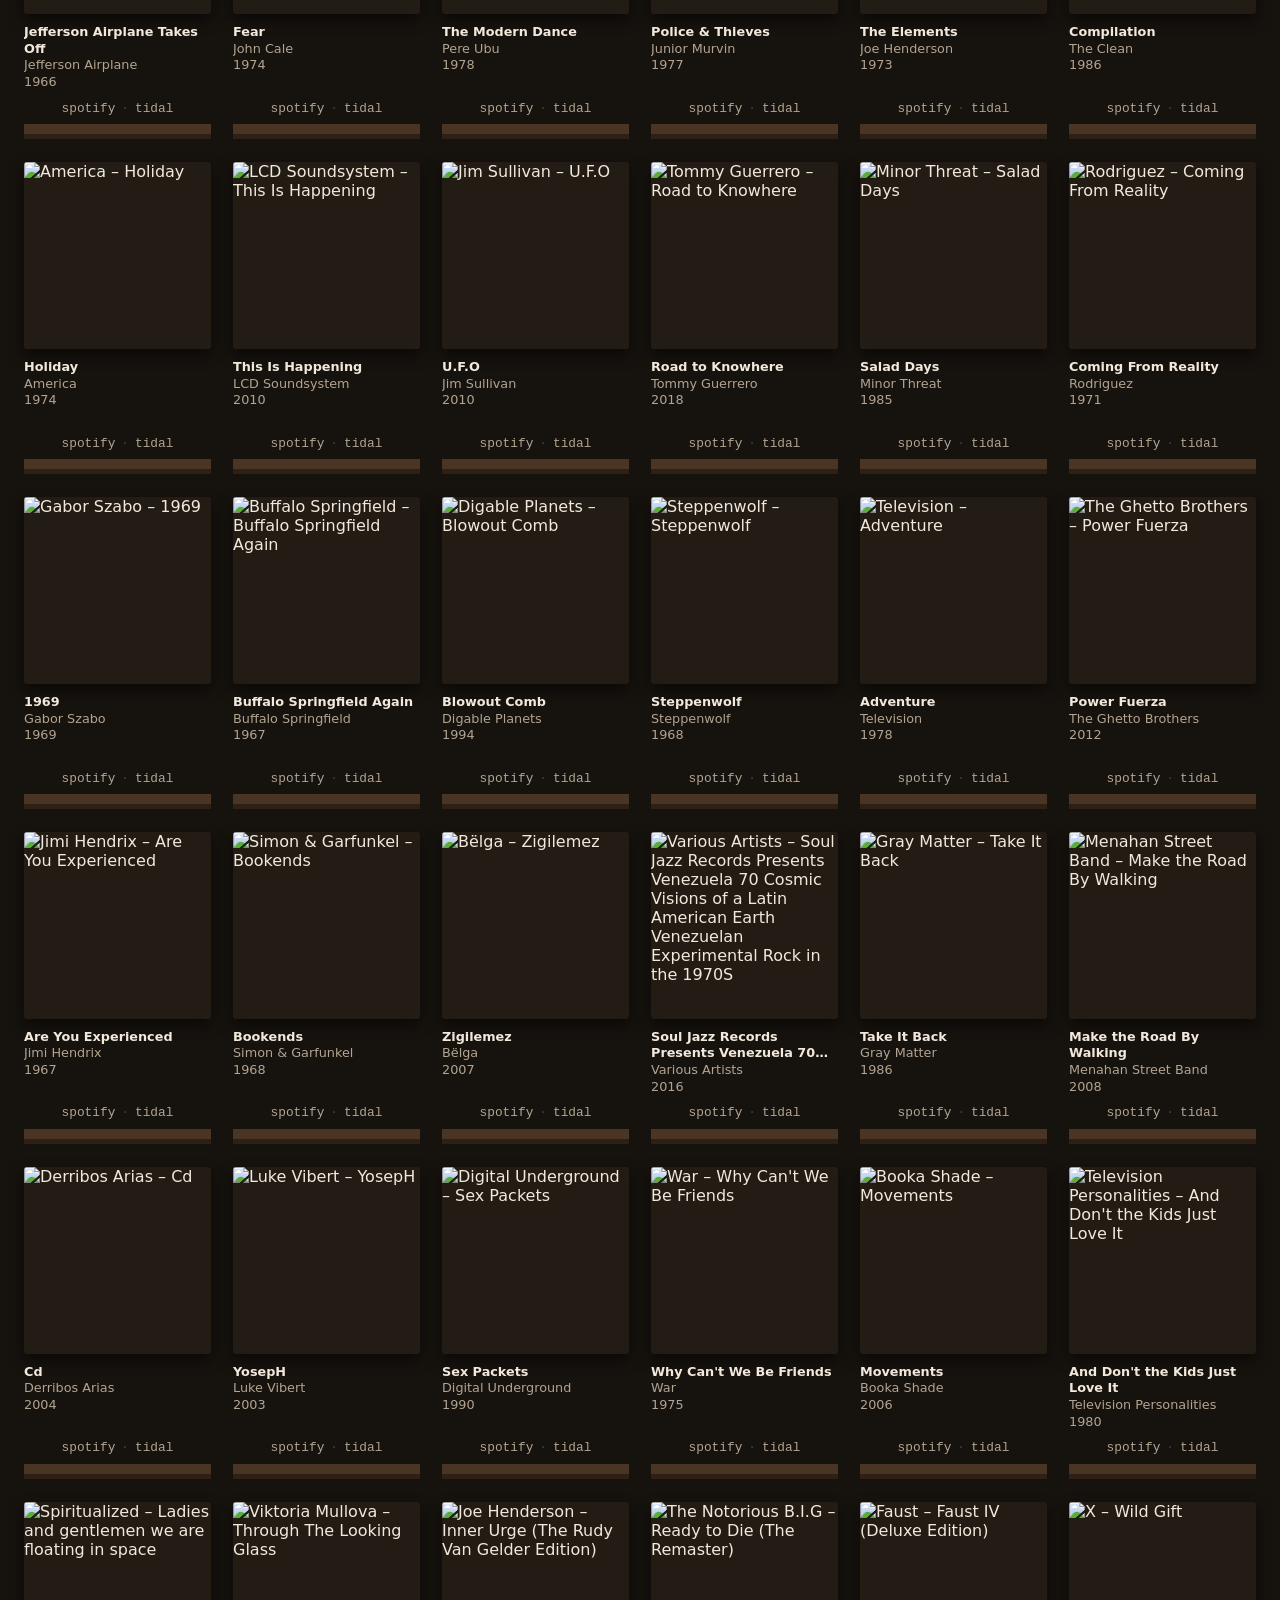
==== commit 31539180: "Fix music album extraction, eliminate catbox usage, resolve duplicates, and update HTML title to col" ====
--- a/docs/index.html
+++ b/docs/index.html
@@ -3,7 +3,7 @@
 <head>
   <meta charset="utf-8">
   <meta name="viewport" content="width=device-width, initial-scale=1">
-  <title>pinting.github.io/collection</title>
+  <title>collection</title>
   <link rel="stylesheet" href="style.css">
 </head>
 <body>
--- a/docs/style.css
+++ b/docs/style.css
@@ -218,7 +218,7 @@
 
 .links a,
 .links span.link-item {
-  color: #8c7b69;
+  color: var(--muted);
   text-decoration: none;
   text-transform: lowercase;
   transition: color 0.15s ease;
